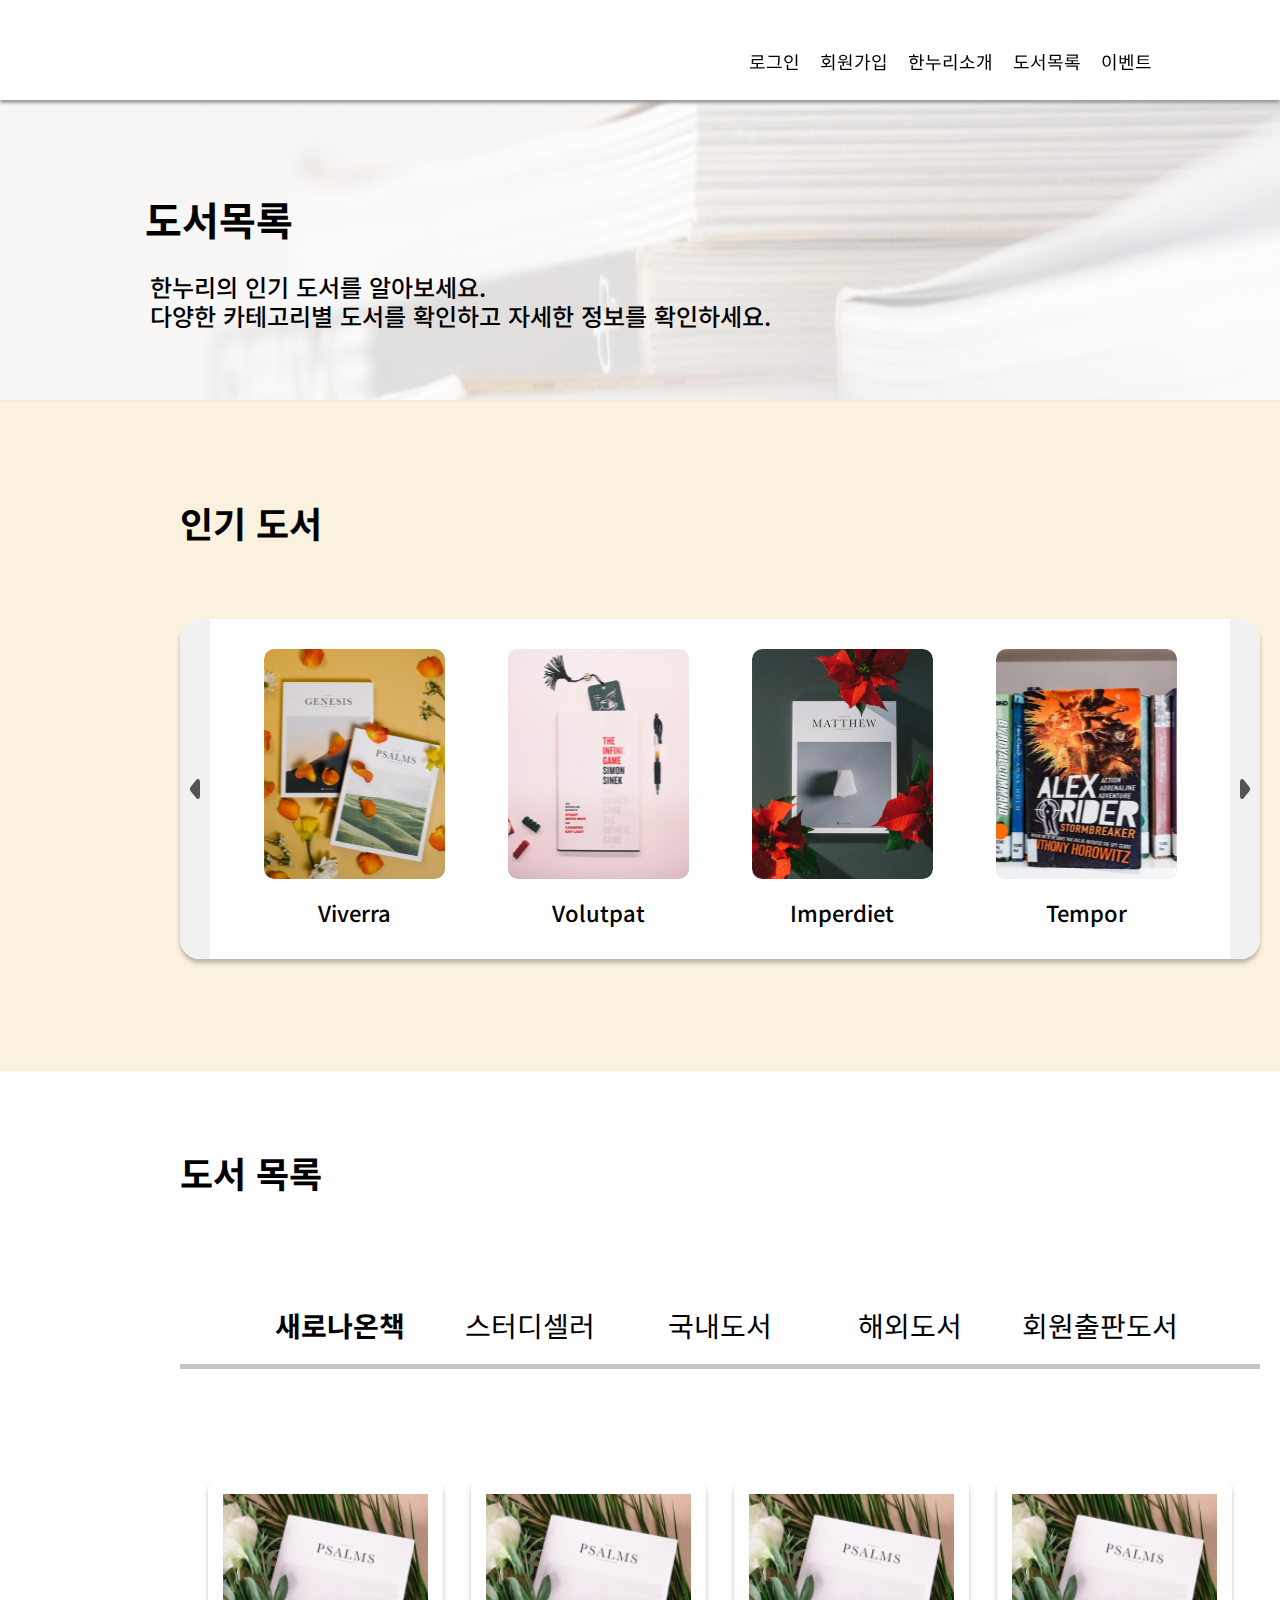
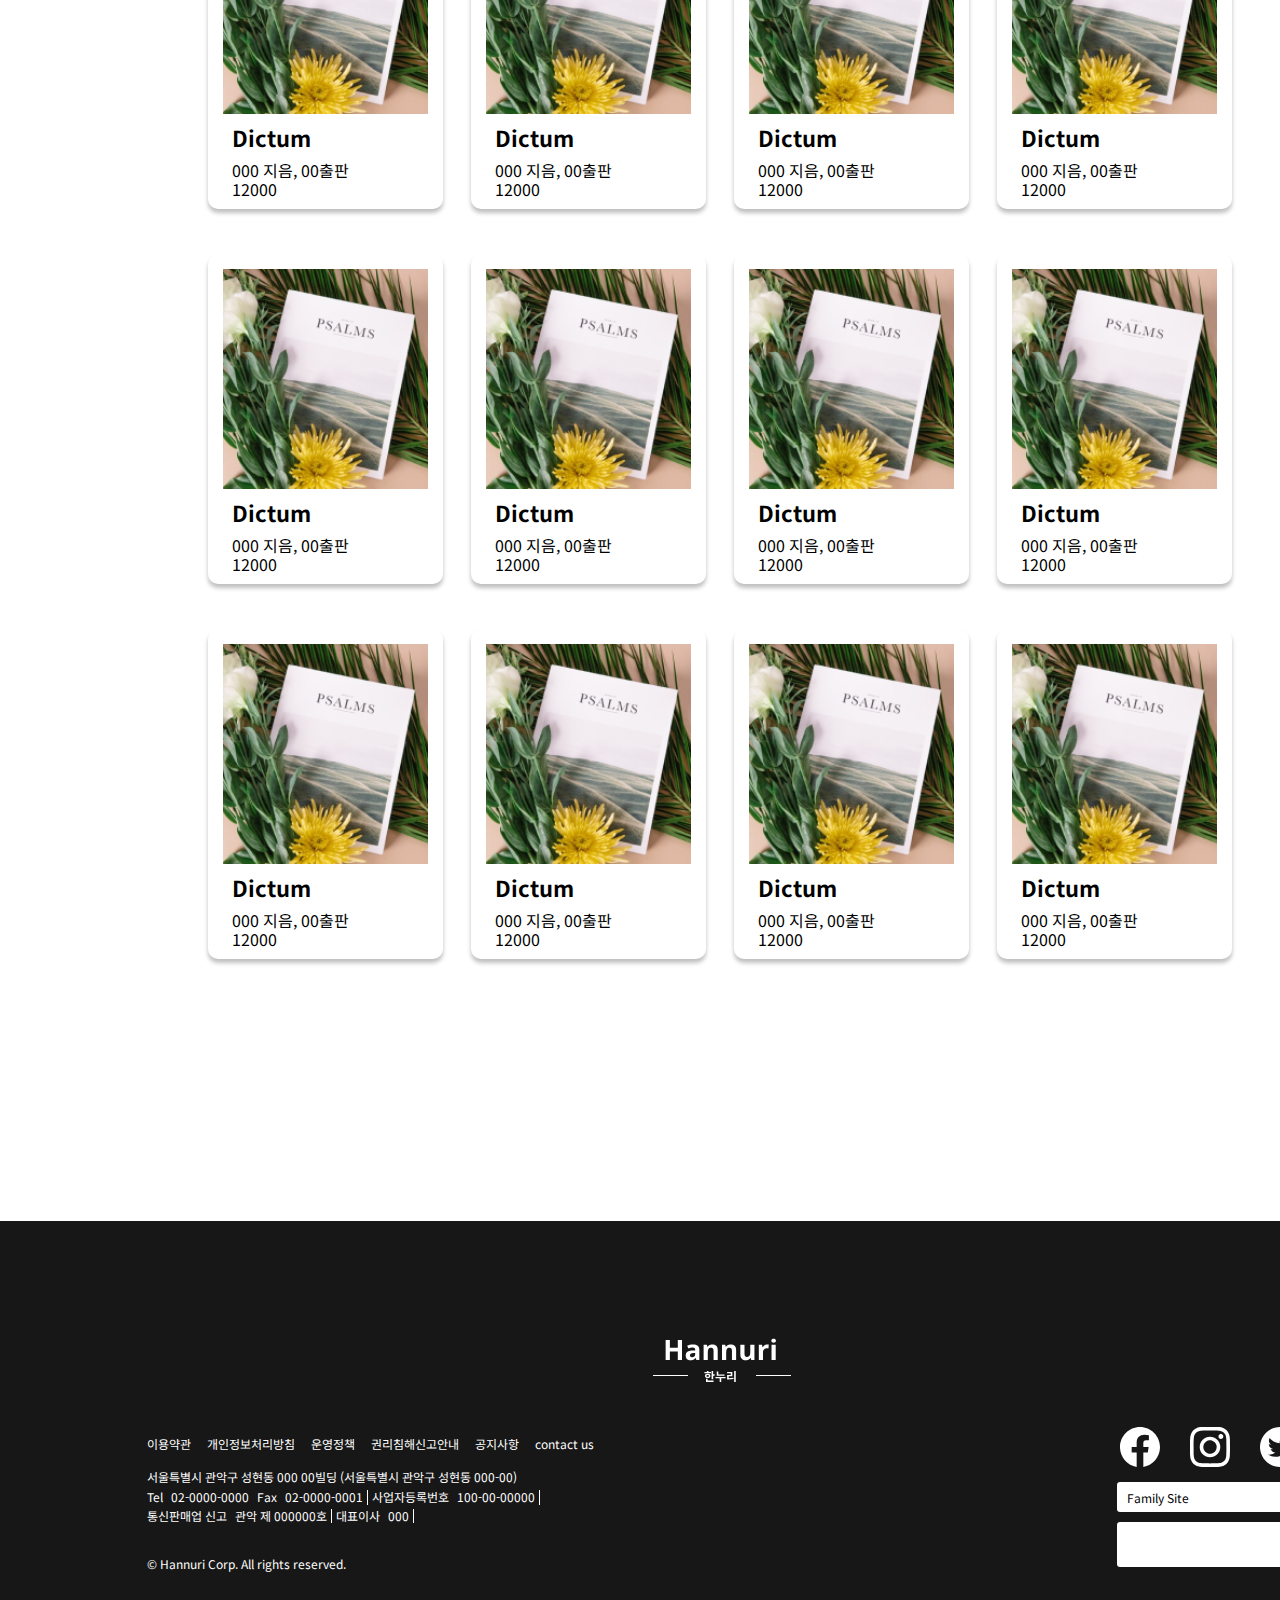
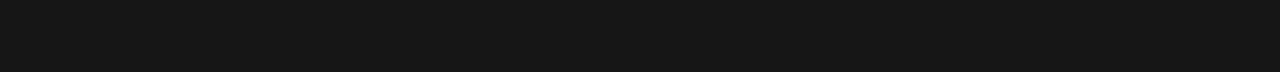
==== html/booklist.html @ f7e6f457 "한누리 : html, css - 220302" ====
<!DOCTYPE html>
<!-- booklist.html -->
<html lang="ko-KR">
<head>
    <meta charset="UTF-8">
    <meta http-equiv="X-UA-Compatible" content="IE=edge">
    <meta name="viewport" content="width=device-width, initial-scale=1.0">

    <link rel="preconnect" href="https://fonts.googleapis.com">
    <link rel="preconnect" href="https://fonts.gstatic.com" crossorigin>
    <link rel="stylesheet" href="https://fonts.googleapis.com/css2?family=Noto+Sans+KR:wght@500;700&display=swap" >

    <link rel="stylesheet" href="../css/common/reset.css">
    <link rel="stylesheet" href="../css/common/common.css">
    <link rel="stylesheet" href="../css/src/booklist.css">
    <script src="../ie/modernizr-custom.js"></script>

    <title>booklist</title>
</head>
<body>


  <!-- layout -->
  <div id="wrap">
    <header id="headBox"></header>

    <div id="bannerBox">
      <div class="bannerBox_contents_area">
        <h2>도서목록</h2>
        <p>한누리의 인기 도서를 알아보세요. <br />
        다양한 카테고리별 도서를 확인하고 자세한 정보를 확인하세요.</p>
      </div>
    </div>

    <div id="slideBox">
      <div class="slideBox_wrap">
        <h2>인기 도서</h2>
        <div class="slideBox_slide_area">
        <div class="slideBox_nextBtn"></div>  
        <div class="slideBox_prevBtn"></div>  
          <div class="slideBox_slide_inner">
            <div class="slide_card_area_01">
              <div class="card_image card_image_01_popular"></div>
              <p class="card_title">Viverra</p>
            </div>
            <div class="slide_card_area_02">
              <div class="card_image card_image_02_popular"></div>
              <p class="card_title">Volutpat</p>
            </div>
            <div class="slide_card_area_03">
              <div class="card_image card_image_03_popular"></div>
              <p class="card_title">Imperdiet</p>
            </div>
            <div class="slide_card_area_04">
              <div class="card_image card_image_04_popular"></div>
              <p class="card_title">Tempor</p>
            </div>
            <div class="slide_card_area_05">
              <div class="card_image card_image_05_popular"></div>
              <p class="card_title">massa</p>
            </div>
            <div class="slide_card_area_06">
              <div class="card_image card_image_06_popular"></div>
              <p class="card_title">fermentum</p>
            </div>
            <div class="slide_card_area_07">
              <div class="card_image card_image_07_popular"></div>
              <p class="card_title">congue</p>
            </div>
          </div>
        </div>
      </div>  
    </div>

    <div id="contentBox">
      <div class="contentBox_wrap">
        <h2>도서 목록</h2>
        <div class="nav_wrap">
          <div class="nav_area">
            <ul class="clearfix">
              <li class="on"><a href="#">새로나온책</a></li>
              <li><a href="#">스터디셀러</a></li>
              <li><a href="#">국내도서</a></li>
              <li><a href="#">해외도서</a></li>
              <li><a href="#">회원출판도서</a></li>
            </ul>
          </div>
        </div>

        <div class="menu_cards_wrap">
          <div class="menu_cards menu_cards_01">
            <ul class="clearfix">
              <li>
                <div class="card_image card_image_01_menu"></div>
                <h3 class="card_title">Dictum</h3>
                <p class="card_info">
                  000 지음, 00출판 <br />
                  12000
                </p> 
              </li>
              <li>
                <div class="card_image card_image_02_menu"></div>
                <h3 class="card_title">Dictum</h3>
                <p class="card_info">
                  000 지음, 00출판 <br />
                  12000
                </p> 
              </li>
              <li>
                <div class="card_image card_image_03_menu"></div>
                <h3 class="card_title">Dictum</h3>
                <p class="card_info">
                  000 지음, 00출판 <br />
                  12000
                </p> 
              </li>
              <li class="last_li">
                <div class="card_image card_image_04_menu"></div>
                <h3 class="card_title">Dictum</h3>
                <p class="card_info">
                  000 지음, 00출판 <br />
                  12000
                </p> 
              </li>
            </ul>
          </div>
          <div class="menu_cards menu_cards_02">
            <ul class="clearfix">
              <li>
                <div class="card_image card_image_01_menu"></div>
                <h3 class="card_title">Dictum</h3>
                <p class="card_info">
                  000 지음, 00출판 <br />
                  12000
                </p> 
              </li>
              <li>
                <div class="card_image card_image_02_menu"></div>
                <h3 class="card_title">Dictum</h3>
                <p class="card_info">
                  000 지음, 00출판 <br />
                  12000
                </p> 
              </li>
              <li>
                <div class="card_image card_image_03_menu"></div>
                <h3 class="card_title">Dictum</h3>
                <p class="card_info">
                  000 지음, 00출판 <br />
                  12000
                </p> 
              </li>
              <li class="last_li">
                <div class="card_image card_image_04_menu"></div>
                <h3 class="card_title">Dictum</h3>
                <p class="card_info">
                  000 지음, 00출판 <br />
                  12000
                </p> 
              </li>
            </ul>
          </div>
          <div class="menu_cards menu_cards_03">
            <ul class="clearfix">
              <li>
                <div class="card_image card_image_01_menu"></div>
                <h3 class="card_title">Dictum</h3>
                <p class="card_info">
                  000 지음, 00출판 <br />
                  12000
                </p> 
              </li>
              <li>
                <div class="card_image card_image_02_menu"></div>
                <h3 class="card_title">Dictum</h3>
                <p class="card_info">
                  000 지음, 00출판 <br />
                  12000
                </p> 
              </li>
              <li>
                <div class="card_image card_image_03_menu"></div>
                <h3 class="card_title">Dictum</h3>
                <p class="card_info">
                  000 지음, 00출판 <br />
                  12000
                </p> 
              </li>
              <li class="last_li">
                <div class="card_image card_image_04_menu"></div>
                <h3 class="card_title">Dictum</h3>
                <p class="card_info">
                  000 지음, 00출판 <br />
                  12000
                </p> 
              </li>
            </ul>
          </div>
        </div>

        <div class="menu_indicator_wrap">
          <ul>
            <li><span class="blind">indicator_01</span></li>
            <li><span class="blind">indicator_02</span></li>
            <li><span class="blind">indicator_03</span></li>
          </ul>
        </div>
      </div>  
    </div>

    <footer id="footBox"></footer>
  </div>

  
  <!-- javascript -->
  <script src="../js/common/jquery-3.6.0.min.js"></script>
  <script src="../js/common/jquery-ui.min.js"></script>
  <script src="../js/src/common_import.js"></script>

</body>
</html>
---- css/common/common.css ----
/*? common.css */
:root { font-size: 16px; }

.clearfix:after,
.clearfix::after { content: ""; display: block; width: 100%; height: 0; clear: both; }
/* 자식 요소가 float 처리되었을 때, 부모 요소가 높이를 갖지 못할 경우 높이를 갖도록 처리 */


.none { display: none; }


/** blind */
.blind_area a {
  display: block; width: 100%; height: 100%;
  background-repeat: no-repeat;
  background-position: 50% 50%;
}

.blind_area a > span,
.blind_area button > span,
.blind {
  display: block; position: absolute; z-index: -1;
  width: 0; height: 0;
  overflow: hidden;
}


/** layout */
---- css/src/booklist.css ----
/* booklist.css */


#wrap {
  width: 100%; min-width: 90rem; overflow: auto;
}  

/*? headBox ---------------------------- */
#headBox { 
  position: fixed; top: 0;
  width: 100%;
  min-width: 64rem; height: 6.25rem; 
  background-color: #fff;
  box-shadow: 0 0.2rem 0.2rem #999;
  z-index: 2000;
}

.headBox_wrap {
  width: 85%; 
  height: 6.25rem;
  max-width: 93.75rem;
  margin: auto;
}

.headbox_logo {
  float: left;
  width: 121px; height: 85px;
  margin-left: 40px; margin-top: 5px;
  background-image: url("../../img/main_page/03_laptop/01_headbox/Hannuri_logo.png");
  background-image: url("../../img/main_page/03_laptop/01_headbox/Hannuri_logo.svg");
  background-size: contain;
  background-repeat: no-repeat;
  background-position: 50% 50%;
}

  .headbox_logo a {
    display: block;
    width: 121px; height: 85px;
  }


/* 네비게이션 영역 */
.navBox { 
  float: right; 
  margin-top: 2.1875rem; margin-right: 0.75rem;
  width: auto; height: 1.125rem; 
}
.nav_contents li {
  float: left;
  padding-top: 1rem; padding-bottom: 1rem;
  margin-right: 1.25rem; font-size: 1.125rem; 
}



/*? bannerBox ---------------------------- */
#bannerBox {
  width: auto; height: 18.75rem;
  padding-top: 6.25rem;
  background-image: url("../../img/booklist_page/banner.png");
  background-image: url("../../img/booklist_page/banner.svg");
  background-size: cover;
  background-repeat: no-repeat;
  background-position: 50% 50%;
}

.bannerBox_contents_area {
  padding-top: 5.9375rem;
  width: 90rem; height: 100%;
  margin: auto;
  box-sizing: border-box;
}

#bannerBox h2 { 
  margin-left: 9.0625rem; margin-bottom: 1.875rem; 
  font-size: 2.5rem; font-weight: 700;
}
#bannerBox p { 
  margin-left: 9.375rem; 
  font-size: 1.5rem; font-weight: 500; 
}



/*? slideBox ---------------------------- */
#slideBox {
  width: auto; height: 670px;
  background-color: rgba(245, 230, 190, 0.5);
  border-top: 1px solid rgba(245, 230, 190, 0.5); /** h2의 margin-top이 contentBox까지 끌어내리는 현상을 방지하기 위해 테두리 설정 */
}

.slideBox_wrap {
  padding-top: 6.25rem;
  width: 90rem; height: 100%;
  margin: auto;
  box-sizing: border-box;
}

.slideBox_wrap h2 {
  font-size: 2.25rem; font-weight: 700;
  margin-left: 11.25rem; margin-bottom: 4.6875rem;
}


/* 슬라이드 내용 */
/** 슬라이드 내부 박스 */
.slideBox_slide_area {
  position: relative;
  margin-left: 11.25rem; margin-right: 11.25rem; margin-top: 4.6875rem;
  padding-left: 30px; padding-right: 30px;
  box-sizing: border-box;
  width: 67.5rem; height: 21.25rem;
  background-color: #fff;
  border-radius: 1.25rem;
  box-shadow: 0rem 0.25rem 0.25rem rgba(0, 0, 0, 0.25);
  overflow: hidden;
}

.slideBox_slide_inner {
  width: 135rem; height: 100%; background-color: #fff;
  border-radius: 1.875rem;
}

/** 슬라이드 카드 */
.slideBox_slide_inner > div {
  float: left;
  margin-top: 1.25rem;
  margin-left: 2.75rem; 
  width: 12.5rem; height: 18.75rem; 
}

.slideBox_slide_inner > div > .card_image {
  margin-top: 0.625rem; margin-left: 0.625rem; margin-right: 0.625rem;
  width: 11.3125rem; height: 14.375rem; border-radius: 0.625rem;
  background-color: #ccc;
}
.slideBox_slide_inner > div > .card_title {
  margin-top: 1.25rem;
  font-size: 1.375rem; font-weight: 500;
  text-transform: capitalize;
  text-align: center;
}


/** 슬라이드 카드 : 이미지 */
.card_image_01_popular {
  background-image: url("../../img/booklist_page/popular_book_01.png");
  background-image: url("../../img/booklist_page/popular_book_01.svg");
  background-repeat: no-repeat;
  background-size: cover;
  background-position: 50% 50%;
}
.card_image_02_popular {
  background-image: url("../../img/booklist_page/popular_book_02.png");
  background-image: url("../../img/booklist_page/popular_book_02.svg");
  background-repeat: no-repeat;
  background-size: cover;
  background-position: 50% 50%;
}
.card_image_03_popular {
  background-image: url("../../img/booklist_page/popular_book_03.png");
  background-image: url("../../img/booklist_page/popular_book_03.svg");
  background-repeat: no-repeat;
  background-size: cover;
  background-position: 50% 50%;
}
.card_image_04_popular {
  background-image: url("../../img/booklist_page/popular_book_04.png");
  background-image: url("../../img/booklist_page/popular_book_04.svg");
  background-repeat: no-repeat;
  background-size: cover;
  background-position: 50% 50%;
}
.card_image_05_popular {
  background-image: url("../../img/booklist_page/popular_book_05.png");
  background-image: url("../../img/booklist_page/popular_book_05.svg");
  background-repeat: no-repeat;
  background-size: cover;
  background-position: 50% 50%;
}
.card_image_06_popular {
  background-image: url("../../img/booklist_page/popular_book_06.png");
  background-image: url("../../img/booklist_page/popular_book_06.svg");
  background-repeat: no-repeat;
  background-size: cover;
  background-position: 50% 50%;
}
.card_image_07_popular {
  background-image: url("../../img/booklist_page/popular_book_07.png");
  background-image: url("../../img/booklist_page/popular_book_07.svg");
  background-repeat: no-repeat;
  background-size: cover;
  background-position: 50% 50%;
}





/** 슬라이드 버튼 */
.slideBox_nextBtn {
  position: absolute; right: 0;
  width: 1.875rem; height: 21.25rem;
  background-image: url("../../img/booklist_page/slideBox_nextbtn.png");
  background-image: url("../../img/booklist_page/slideBox_nextbtn.svg");
  background-size: contain;
  background-repeat: no-repeat;
  background-position: 50% 50%;
  cursor: pointer;
}

.slideBox_nextBtn:hover {
  background-image: url("../../img/booklist_page/slideBox_nextbtn_hover.png");
  background-image: url("../../img/booklist_page/slideBox_nextbtn_hover.svg")
  background-size: contain;
  background-repeat: no-repeat;
  background-position: 50% 50%;
}

.slideBox_prevBtn {
  position: absolute; left: 0;
  width: 1.875rem; height: 21.25rem;
  background-image: url("../../img/booklist_page/slideBox_prevbtn.png");
  background-image: url("../../img/booklist_page/slideBox_prevbtn.svg");
  background-size: contain;
  background-repeat: no-repeat;
  background-position: 50% 50%;
  cursor: pointer;
}

.slideBox_prevBtn:hover {
  background-image: url("../../img/booklist_page/slideBox_prevbtn_hover.png");
  background-image: url("../../img/booklist_page/slideBox_prevbtn_hover.svg");
  background-size: contain;
  background-repeat: no-repeat;
  background-position: 50% 50%;
}


/*? contentBox ---------------------------- */
#contentBox {
  width: auto; height: 109.375rem;
  background-color: #fff;
  padding-top: 5rem; box-sizing: border-box;
}

.contentBox_wrap {
  width: 90rem; height: 100%;
  margin: auto;
}

#contentBox h2 {
  margin-left: 11.25rem; margin-bottom: 7.1875rem;
  font-size: 2.25rem; font-weight: 700;
}


/* 내비게이션 */
.nav_wrap { width: 1080px; height: 60px; margin: auto; }
.nav_area { border-bottom: 5px solid #c4c4c4; }
.nav_area ul { width: 920px; margin: auto; }
.nav_area li, .nav_area li > a {
  float: left;
  width: 160px; height: 40px; margin-bottom: 15px;
  margin-right: 30px;
  font-size: 28px; text-align: center;
}
.nav_area li:last-child { margin-right: 0;}
.nav_area li.on > a { font-weight: 700; }


/* 카드 영역 */
/** 카드 영역 레이아웃 */
.menu_cards_wrap {
  width: 64rem; height: auto;
  margin: auto; 
}

.menu_cards { 
  width: 64rem; height: 20.625rem;
  margin-bottom: 2.8125rem;
}
.menu_cards_01 { margin-top: 6.875rem; }
.menu_cards_03 { margin-bottom: 4.375rem; }


/** 개별 카드 */
.menu_cards_wrap li {
  float: left;
  width: 14.6875rem; height: 20.625rem; margin-right: 1.75rem;
  border-radius: 0.625rem;
  box-shadow: 0rem 0.25rem 0.25rem rgba(0, 0, 0, 0.25);
}

.menu_cards_wrap .last_li { margin-right: 0; }

.menu_cards_wrap .card_image {
  margin-top: 15px; margin-bottom: 10px;
  margin-left: 15px; margin-right: 15px;
  width: 205px; height: 220px; 
  background-image: url("../../img/booklist_page/sample_book_image.png");
  background-image: url("../../img/booklist_page/sample_book_image.svg");
  background-size: cover;
  background-repeat: no-repeat;
  background-position: 50% 50%;
}

.menu_cards_wrap .card_title {
  margin-left: 24px; margin-bottom: 10px;
  font-size: 22px; font-weight: 700;
}
.menu_cards_wrap .card_info {
  margin-left: 24px; font-size: 16px;
}



/* 인디케이터 */



/*? footBox ---------------------------- */
#footBox {
  position: relative;
  width: 100%;
  min-width: 20rem; height: 28.125rem;
  background-color: #171717;
  border-top: 1px solid #171717;
}

.footBox_wrap {
  position: relative;
  width: 85%; height: 28.125rem;
  max-width: 93.75rem;
  margin: auto; padding-top: 5.3125rem;
  box-sizing: border-box;
}

.footBox_logo {
  width: 9.6875rem; height: 5.3125rem; 
  margin: auto; 
  /* margin-top: 5.3125rem;  */
  margin-bottom: 2.1875rem;
  background-image: url("../../img/main_page/01_smartphone/06_footbox/hannuri_logo_footbox.png");
  background-image: url("../../img/main_page/01_smartphone/06_footbox/hannuri_logo_footbox.svg");
  background-size: contain;
  background-repeat: no-repeat;
  background-position: 50% 50%;
}


/** info 박스 --------------------- */
.footBox_info {
  position: absolute; top: 13.4375rem; left: 2.1875rem;
  width: 33.75rem; height: 8.75rem;
}

  .footBox_info_nav { height: 1.875rem; }
  .footBox_info_nav li {
    float: left; 
    font-size: 0.75rem; color: #fff;
    margin-right: 1rem;
  }
  .footBox_info_nav li:first-child { margin-left: 0.25rem; }

  .footBox_info_detail { width: 25rem; height: 3.125rem; }
  .footBox_info_detail address {
    font-size: 0.75rem; color: #fff;
    padding-left: 0.25rem; padding-right: 0.25rem;
    margin-bottom: 0.25rem;
  }
  .footBox_info_detail dt,
  .footBox_info_detail dd { 
    float: left; 
    font-size: 0.75rem; color: #fff;
    padding-left: 0.25rem; padding-right: 0.25rem;
    margin-bottom: 0.25rem;
    text-transform: capitalize;
  }

  .footBox_info_detail dd { border-right: 0.0625rem solid #fff; }
  .footBox_info_detail dd:first-of-type { border-right: 0 }


/** 사이드박스 ---------------------- */
.footBox_side {  
  float: right; margin-right: 1.875rem;
}

/* SNS */
.footBox_sns_wrap {
  width: 11.25rem; height: auto; 
  margin: auto; margin-bottom: 0.9375rem;
}

  .footBox_sns_wrap li,
  .footBox_sns_wrap li a {
    display: block; float: left;
    width: 2.5rem; height: 2.5rem; margin-right: 1.875rem;
    /* background-color: #ccc;  */
  }

  .footBox_sns_wrap li:nth-child(1) {
    background-image: url("../../img/main_page/01_smartphone/06_footbox/facebook.png");
    background-image: url("../../img/main_page/01_smartphone/06_footbox/facebook.svg");
    background-size: contain;
    background-repeat: no-repeat;
    background-position: 50% 50%;
  }
  .footBox_sns_wrap li:nth-child(2) {
    background-image: url("../../img/main_page/01_smartphone/06_footbox/instagram.png");
    background-image: url("../../img/main_page/01_smartphone/06_footbox/instagram.svg");
    background-size: contain;
    background-repeat: no-repeat;
    background-position: 50% 50%;
  }
  .footBox_sns_wrap li:last-child { 
    background-image: url("../../img/main_page/01_smartphone/06_footbox/twitter.png");
    background-image: url("../../img/main_page/01_smartphone/06_footbox/twitter.svg");
    background-size: contain;
    background-repeat: no-repeat;
    background-position: 50% 50%;
    margin-right: 0; 
  }


/* 패밀리사이트 & bottom box */
.footBox_family_site {
  margin: auto; margin-bottom: 0.625rem;
  width: 11.5625rem; height: 1.875rem;
  border-radius: 0.1875rem;
  background-color: #fff;
}
  .footBox_family_site p {
    font-size: 0.75rem; padding-top: 0.5625rem;
    margin-left: 0.625rem;
    text-transform: capitalize;
  }
.footBox_bottom_smallbox {
  margin: auto; 
  width: 11.5625rem; height: 2.8125rem;
  border-radius: 0.1875rem;
  background-color: #fff;
  margin-bottom: 3.75rem;
}


/* rights */
.footBox_rights { 
  position: absolute; top: 20.9375rem; left: 2.4375rem;
  width: 12.6875rem; height: 0.75rem;  }
.footBox_rights p {
  font-size: 0.75rem; color: #fff;
}
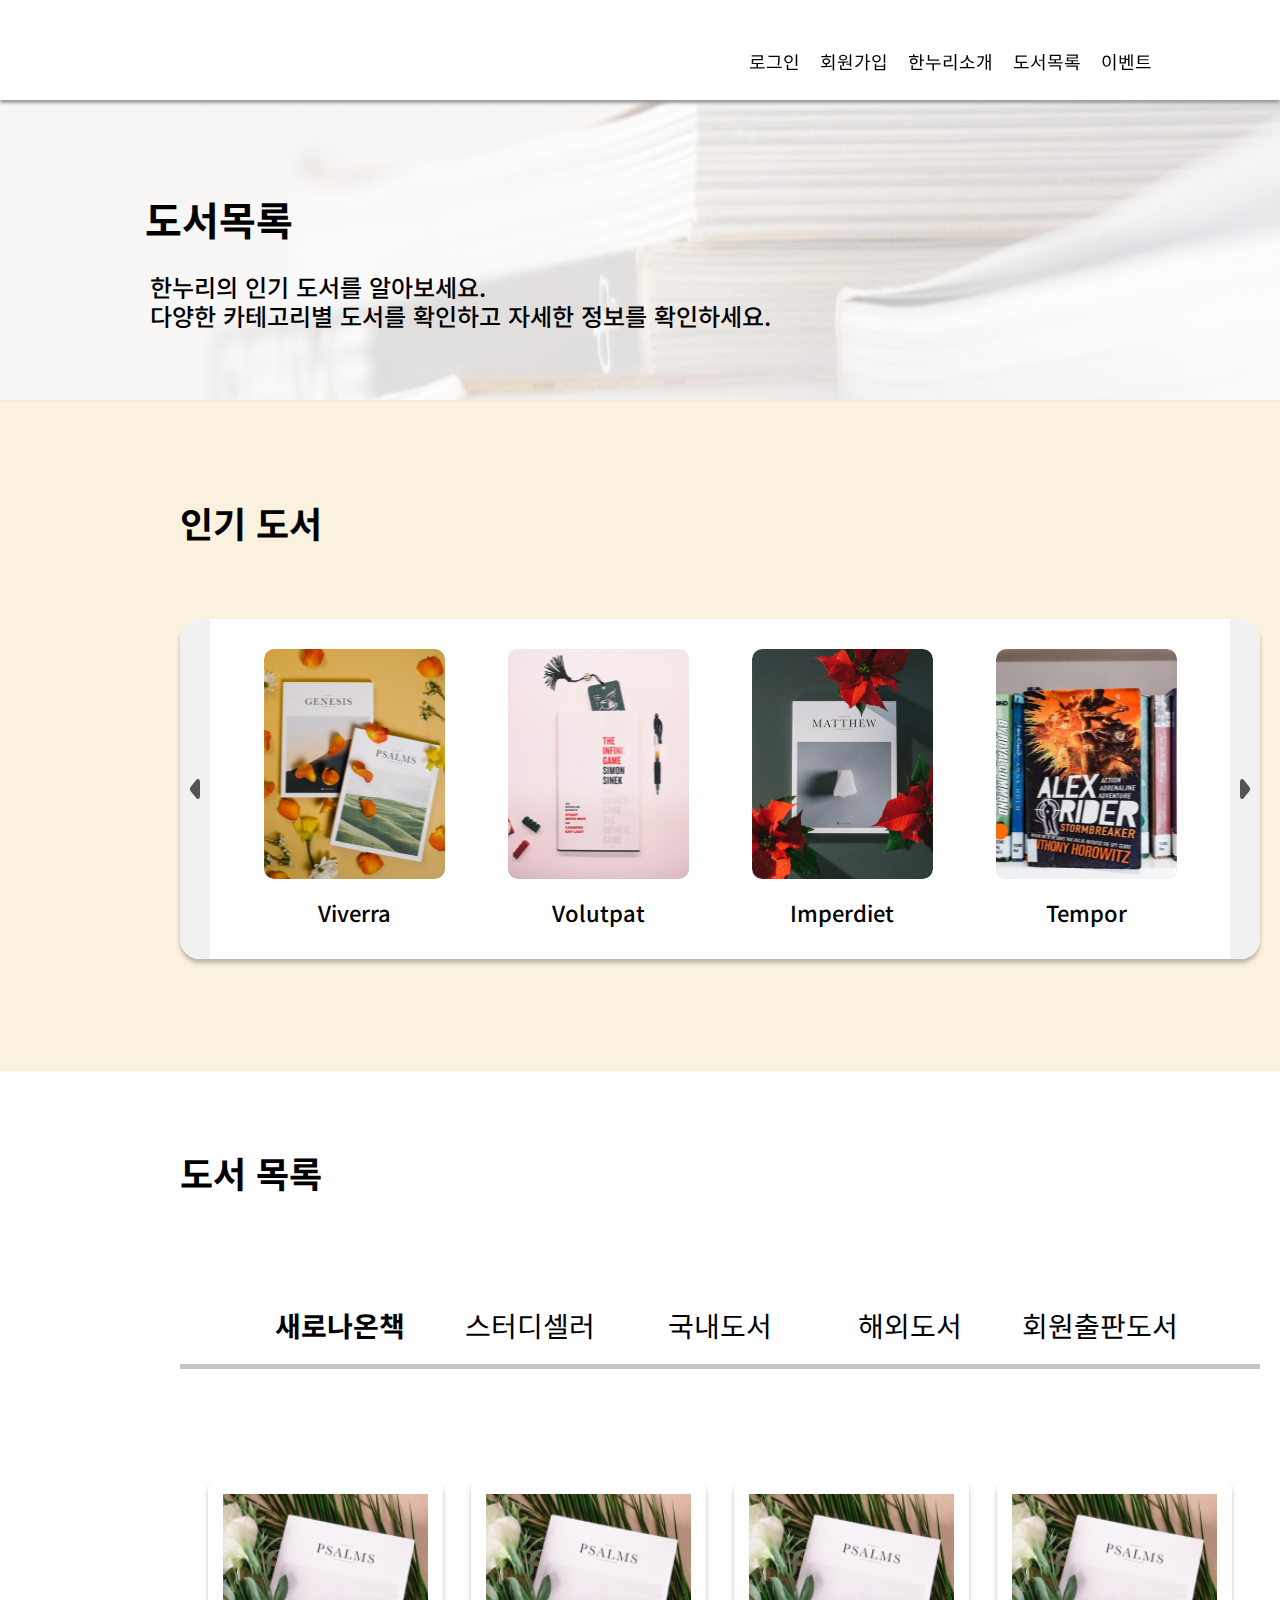
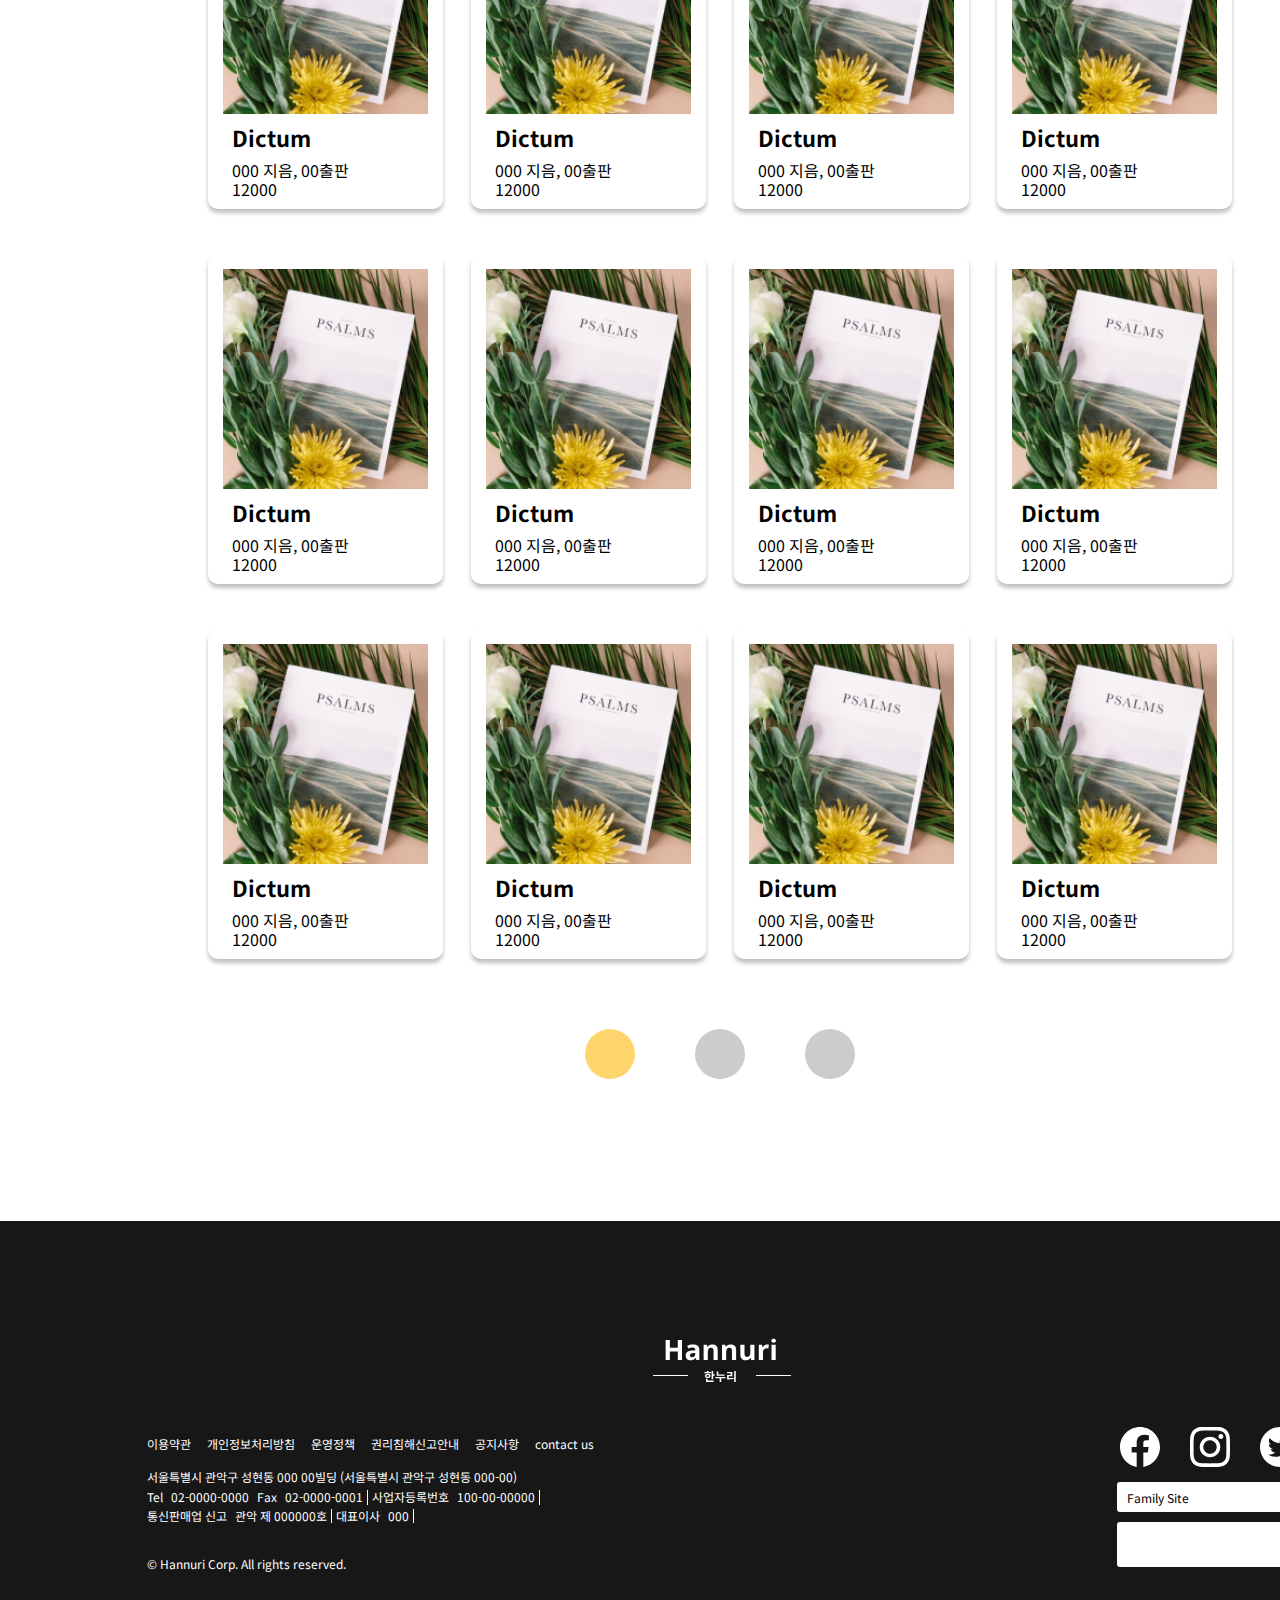
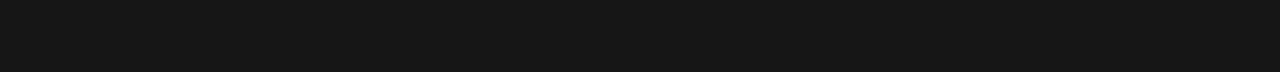
==== commit 6d5e2cae: "한누리 - html, css 작업 - 220302_2" ====
--- a/html/booklist.html
+++ b/html/booklist.html
@@ -199,10 +199,19 @@
         </div>
 
         <div class="menu_indicator_wrap">
-          <ul>
-            <li><span class="blind">indicator_01</span></li>
-            <li><span class="blind">indicator_02</span></li>
-            <li><span class="blind">indicator_03</span></li>
+          <ul class="clearfix">
+            <li class="on">
+              <span class="blind">indicator_01</span>
+              <a href="#"></a>
+            </li>
+            <li>
+              <span class="blind">indicator_02</span>
+              <a href="#"></a>
+            </li>
+            <li>
+              <span class="blind">indicator_03</span>
+              <a href="#"></a>
+            </li>
           </ul>
         </div>
       </div>  
--- a/css/src/booklist.css
+++ b/css/src/booklist.css
@@ -316,6 +316,27 @@
 
 
 /* 인디케이터 */
+.menu_indicator_wrap {
+  width: 270px; height: 50px;
+  margin: auto;
+}
+
+.menu_indicator_wrap li,
+.menu_indicator_wrap li > a  {
+  float: left;
+  width: 50px; height: 50px; border-radius: 100%;
+  margin-right: 60px;
+}
+
+.menu_indicator_wrap li > a { background-color: #ccc; }
+
+.menu_indicator_wrap li.on > a {
+  background-color: rgba(254, 213, 109, 1);
+
+}
+
+.menu_indicator_wrap li:last-child { margin-right: 0; }
+
 
 
 
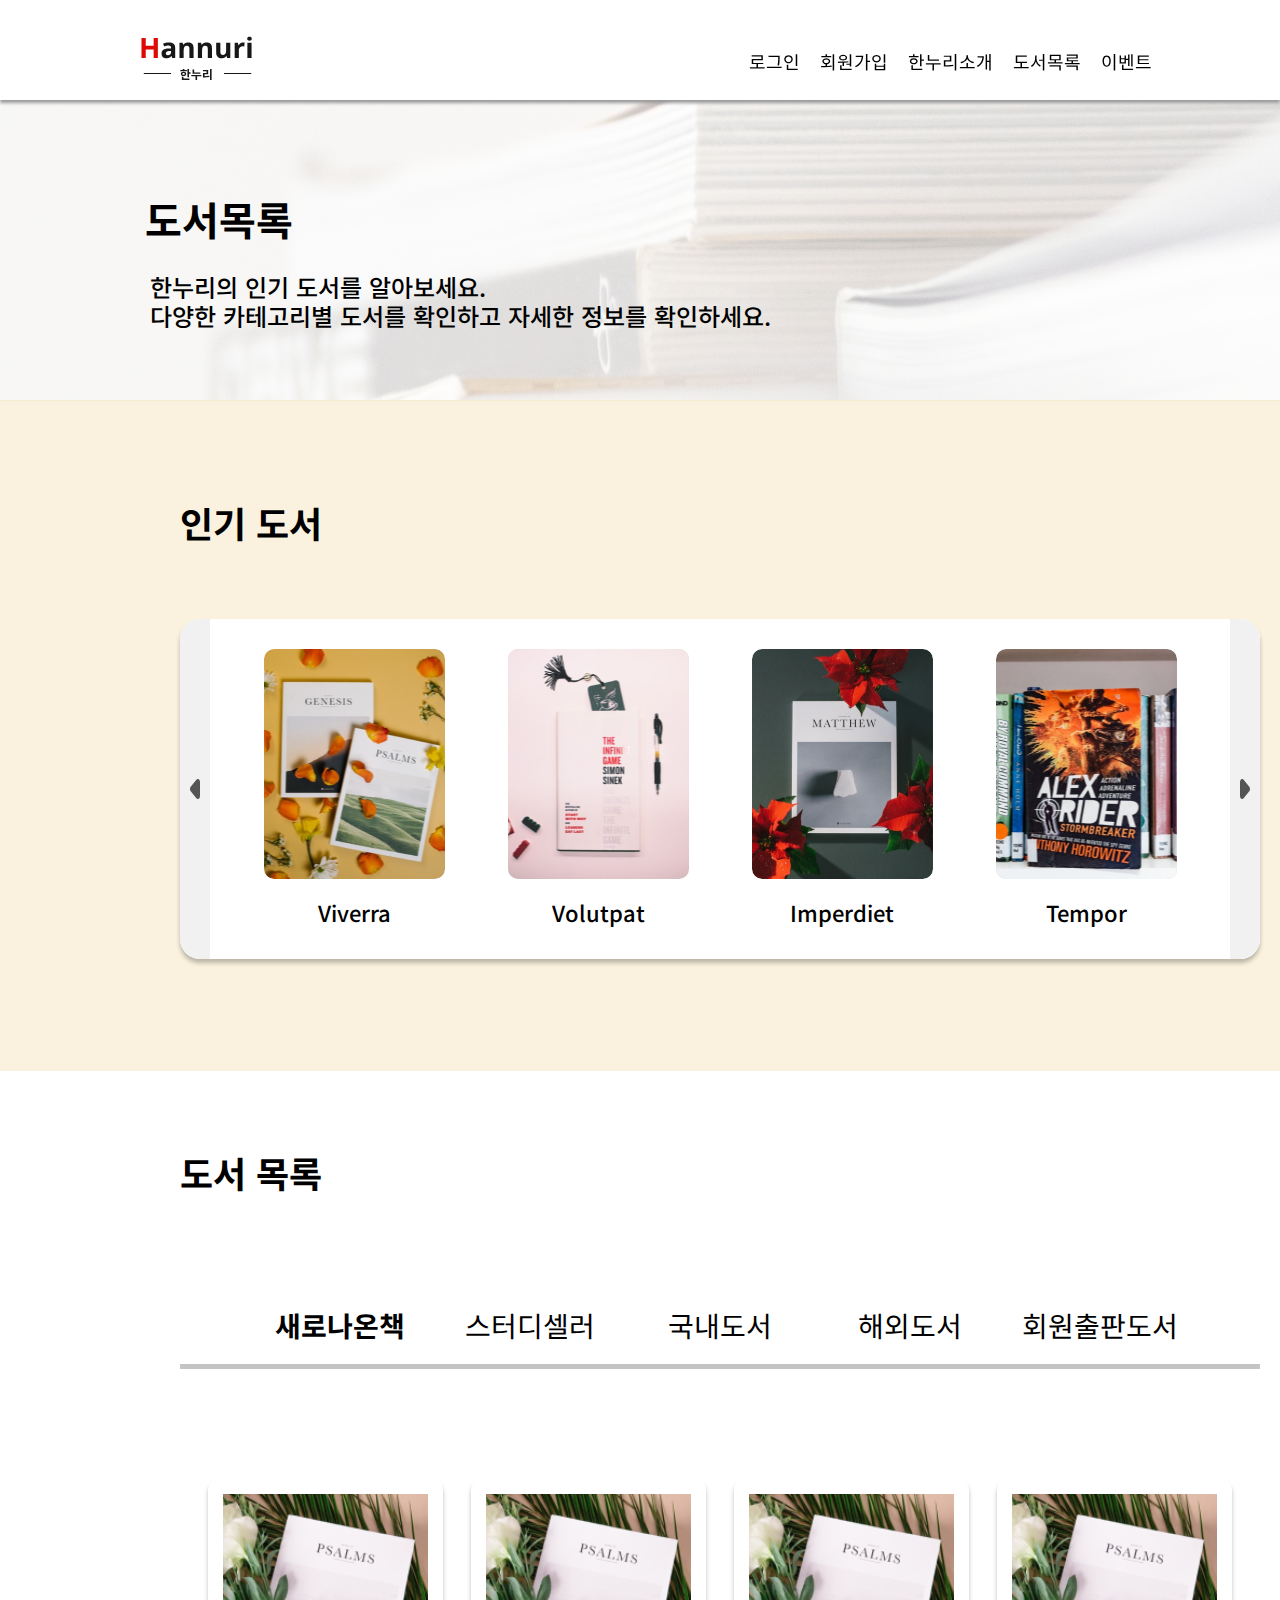
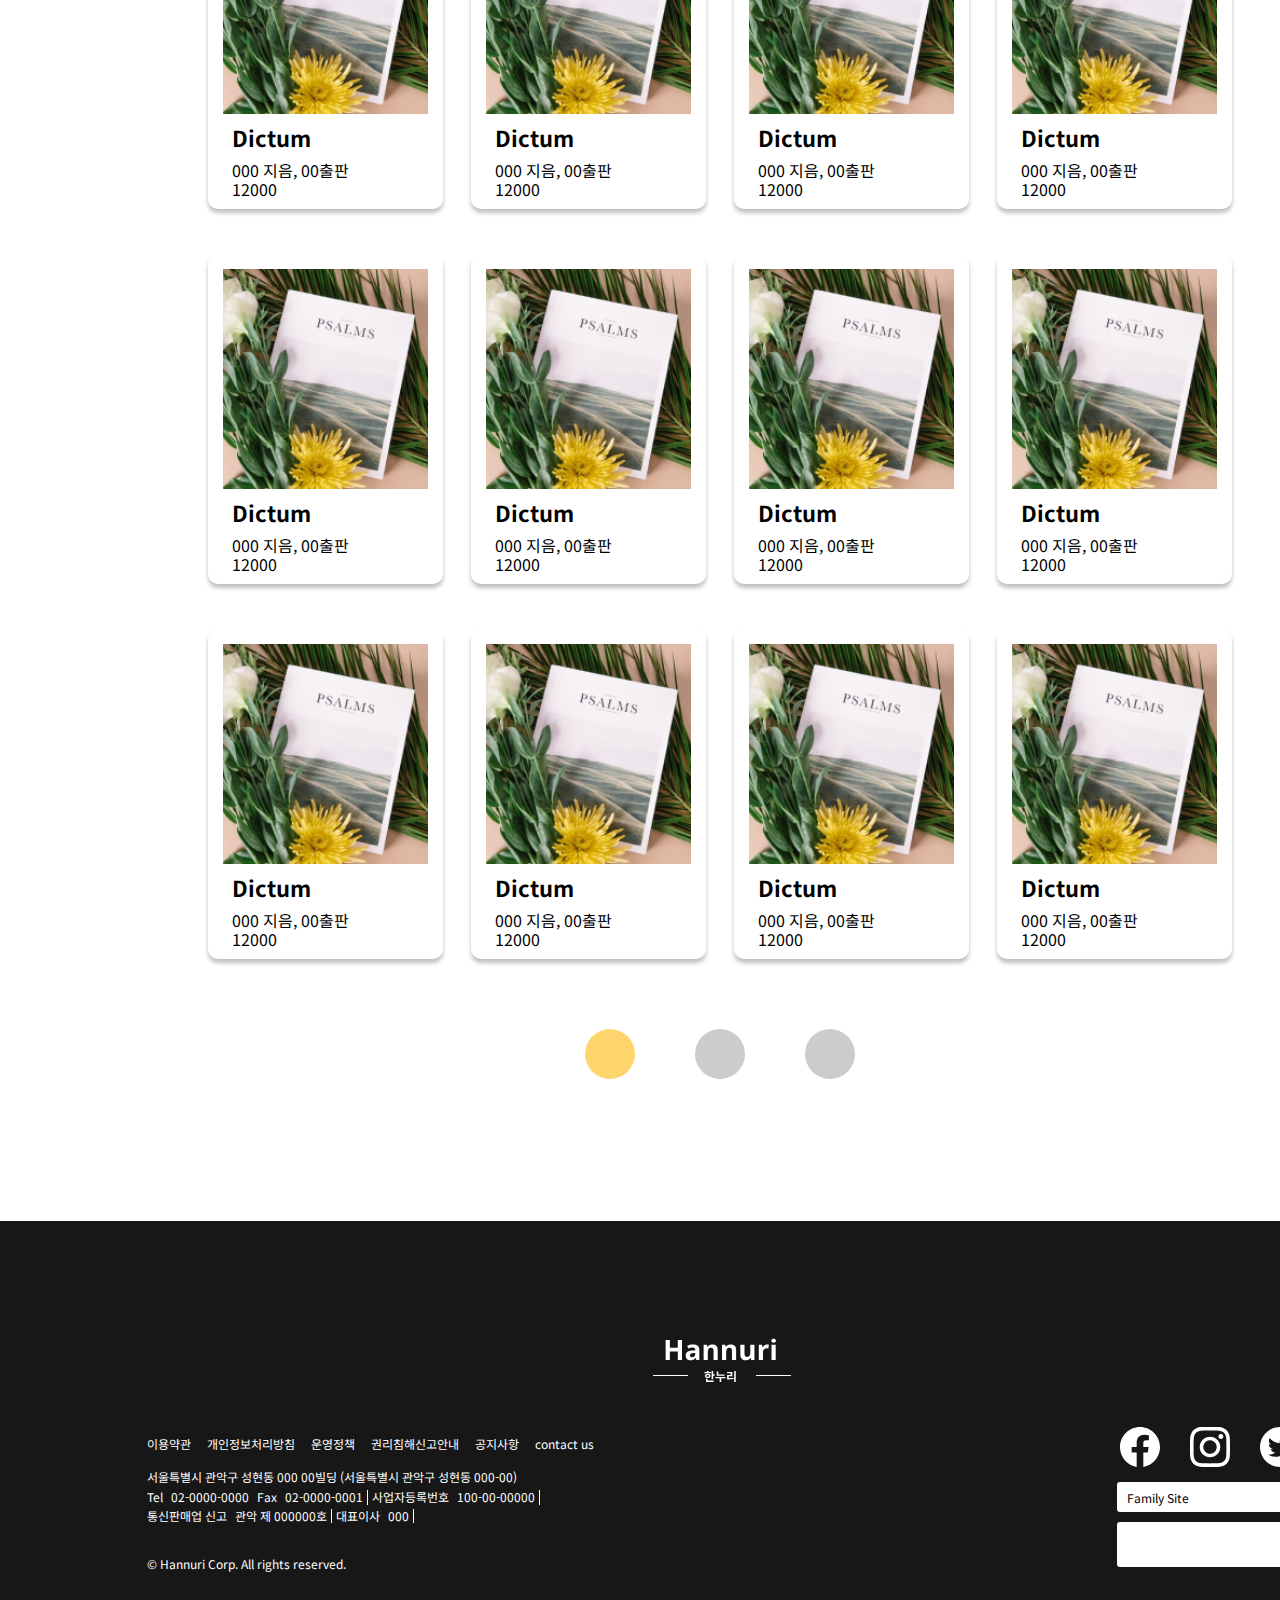
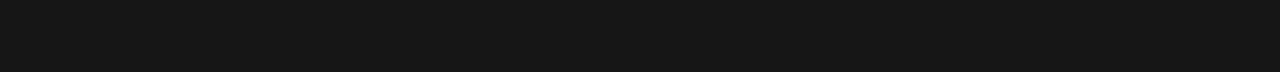
==== commit fe9c53ff: "readme 수정 등" ====
--- a/html/booklist.html
+++ b/html/booklist.html
@@ -225,6 +225,7 @@
   <script src="../js/common/jquery-3.6.0.min.js"></script>
   <script src="../js/common/jquery-ui.min.js"></script>
   <script src="../js/src/common_import.js"></script>
+  <script src="../js/sub_page/booklist/desktop/booklist.js"></script>
 
 </body>
 </html>--- a/css/src/booklist.css
+++ b/css/src/booklist.css
@@ -26,8 +26,8 @@
   float: left;
   width: 121px; height: 85px;
   margin-left: 40px; margin-top: 5px;
-  background-image: url("../../img/main_page/03_laptop/01_headbox/Hannuri_logo.png");
-  background-image: url("../../img/main_page/03_laptop/01_headbox/Hannuri_logo.svg");
+  background-image: url("../../img/main_page/03_laptop/01_headbox/hannuri_logo.png");
+  background-image: url("../../img/main_page/03_laptop/01_headbox/hannuri_logo.svg");
   background-size: contain;
   background-repeat: no-repeat;
   background-position: 50% 50%;
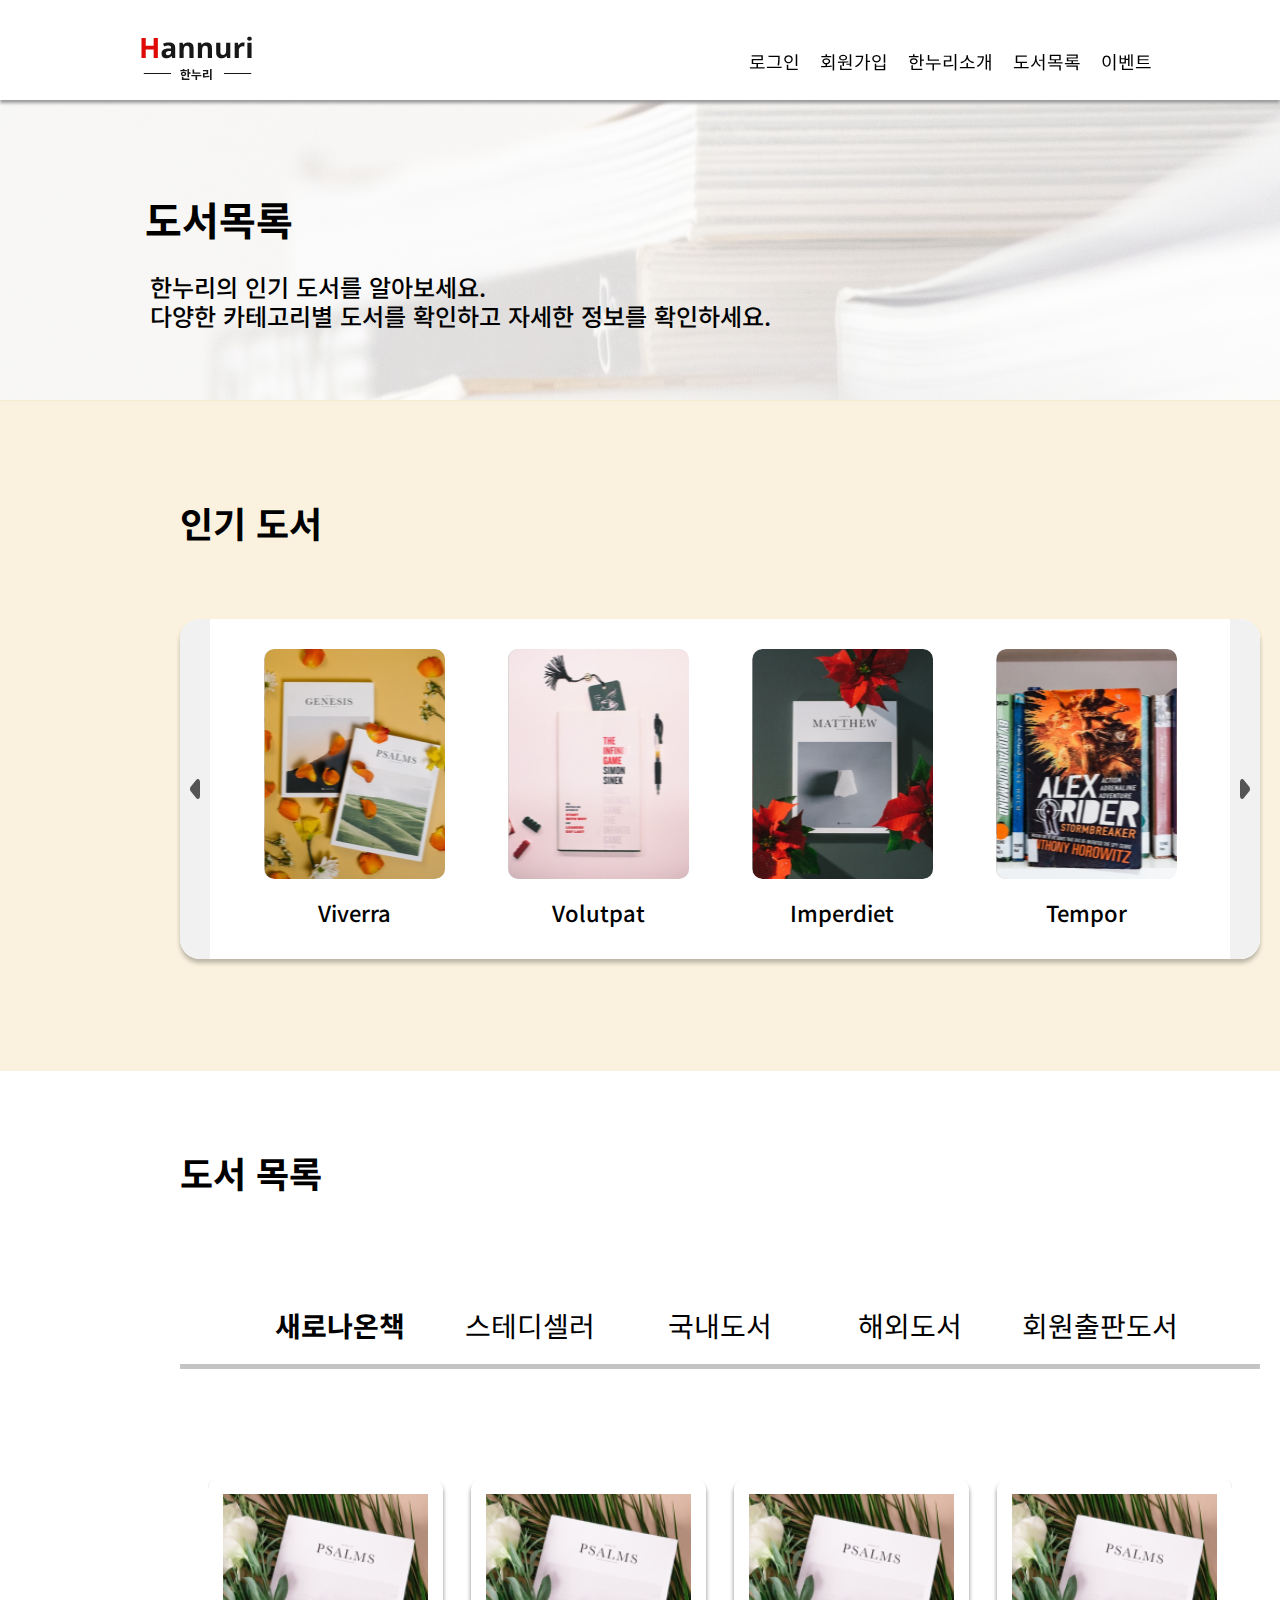
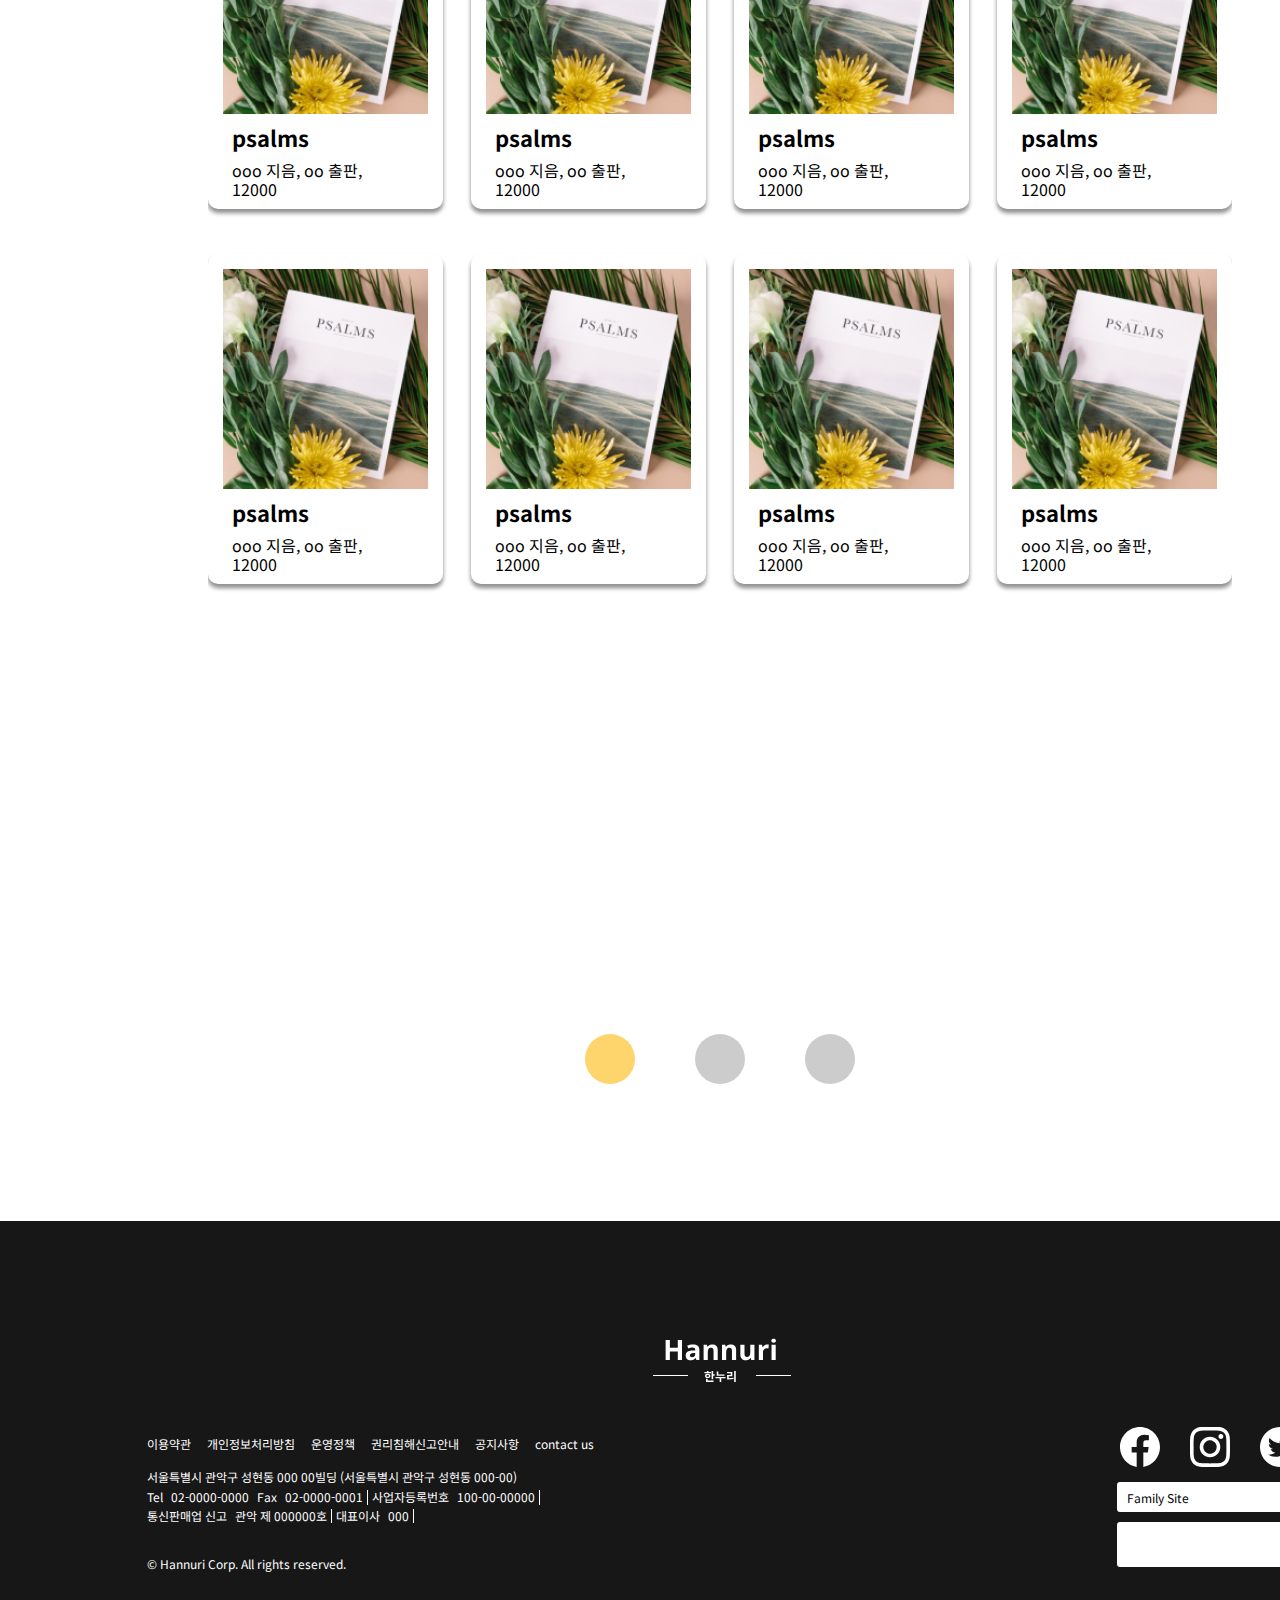
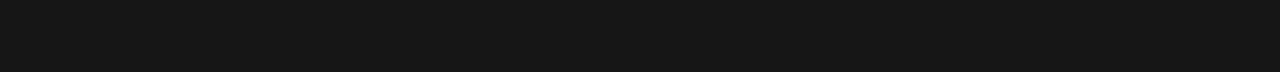
==== commit ca303d12: "한누리 : js, jquery_도서목록" ====
--- a/html/booklist.html
+++ b/html/booklist.html
@@ -39,34 +39,7 @@
         <div class="slideBox_nextBtn"></div>  
         <div class="slideBox_prevBtn"></div>  
           <div class="slideBox_slide_inner">
-            <div class="slide_card_area_01">
-              <div class="card_image card_image_01_popular"></div>
-              <p class="card_title">Viverra</p>
-            </div>
-            <div class="slide_card_area_02">
-              <div class="card_image card_image_02_popular"></div>
-              <p class="card_title">Volutpat</p>
-            </div>
-            <div class="slide_card_area_03">
-              <div class="card_image card_image_03_popular"></div>
-              <p class="card_title">Imperdiet</p>
-            </div>
-            <div class="slide_card_area_04">
-              <div class="card_image card_image_04_popular"></div>
-              <p class="card_title">Tempor</p>
-            </div>
-            <div class="slide_card_area_05">
-              <div class="card_image card_image_05_popular"></div>
-              <p class="card_title">massa</p>
-            </div>
-            <div class="slide_card_area_06">
-              <div class="card_image card_image_06_popular"></div>
-              <p class="card_title">fermentum</p>
-            </div>
-            <div class="slide_card_area_07">
-              <div class="card_image card_image_07_popular"></div>
-              <p class="card_title">congue</p>
-            </div>
+            <!-- js로 생성되는 영역 -->
           </div>
         </div>
       </div>  
@@ -79,7 +52,7 @@
           <div class="nav_area">
             <ul class="clearfix">
               <li class="on"><a href="#">새로나온책</a></li>
-              <li><a href="#">스터디셀러</a></li>
+              <li><a href="#">스테디셀러</a></li>
               <li><a href="#">국내도서</a></li>
               <li><a href="#">해외도서</a></li>
               <li><a href="#">회원출판도서</a></li>
@@ -88,114 +61,9 @@
         </div>
 
         <div class="menu_cards_wrap">
-          <div class="menu_cards menu_cards_01">
-            <ul class="clearfix">
-              <li>
-                <div class="card_image card_image_01_menu"></div>
-                <h3 class="card_title">Dictum</h3>
-                <p class="card_info">
-                  000 지음, 00출판 <br />
-                  12000
-                </p> 
-              </li>
-              <li>
-                <div class="card_image card_image_02_menu"></div>
-                <h3 class="card_title">Dictum</h3>
-                <p class="card_info">
-                  000 지음, 00출판 <br />
-                  12000
-                </p> 
-              </li>
-              <li>
-                <div class="card_image card_image_03_menu"></div>
-                <h3 class="card_title">Dictum</h3>
-                <p class="card_info">
-                  000 지음, 00출판 <br />
-                  12000
-                </p> 
-              </li>
-              <li class="last_li">
-                <div class="card_image card_image_04_menu"></div>
-                <h3 class="card_title">Dictum</h3>
-                <p class="card_info">
-                  000 지음, 00출판 <br />
-                  12000
-                </p> 
-              </li>
-            </ul>
-          </div>
-          <div class="menu_cards menu_cards_02">
-            <ul class="clearfix">
-              <li>
-                <div class="card_image card_image_01_menu"></div>
-                <h3 class="card_title">Dictum</h3>
-                <p class="card_info">
-                  000 지음, 00출판 <br />
-                  12000
-                </p> 
-              </li>
-              <li>
-                <div class="card_image card_image_02_menu"></div>
-                <h3 class="card_title">Dictum</h3>
-                <p class="card_info">
-                  000 지음, 00출판 <br />
-                  12000
-                </p> 
-              </li>
-              <li>
-                <div class="card_image card_image_03_menu"></div>
-                <h3 class="card_title">Dictum</h3>
-                <p class="card_info">
-                  000 지음, 00출판 <br />
-                  12000
-                </p> 
-              </li>
-              <li class="last_li">
-                <div class="card_image card_image_04_menu"></div>
-                <h3 class="card_title">Dictum</h3>
-                <p class="card_info">
-                  000 지음, 00출판 <br />
-                  12000
-                </p> 
-              </li>
-            </ul>
-          </div>
-          <div class="menu_cards menu_cards_03">
-            <ul class="clearfix">
-              <li>
-                <div class="card_image card_image_01_menu"></div>
-                <h3 class="card_title">Dictum</h3>
-                <p class="card_info">
-                  000 지음, 00출판 <br />
-                  12000
-                </p> 
-              </li>
-              <li>
-                <div class="card_image card_image_02_menu"></div>
-                <h3 class="card_title">Dictum</h3>
-                <p class="card_info">
-                  000 지음, 00출판 <br />
-                  12000
-                </p> 
-              </li>
-              <li>
-                <div class="card_image card_image_03_menu"></div>
-                <h3 class="card_title">Dictum</h3>
-                <p class="card_info">
-                  000 지음, 00출판 <br />
-                  12000
-                </p> 
-              </li>
-              <li class="last_li">
-                <div class="card_image card_image_04_menu"></div>
-                <h3 class="card_title">Dictum</h3>
-                <p class="card_info">
-                  000 지음, 00출판 <br />
-                  12000
-                </p> 
-              </li>
-            </ul>
-          </div>
+          <ul class="clearfix">
+            <!-- js로 생성되는 영역 -->
+          </ul>
         </div>
 
         <div class="menu_indicator_wrap">
--- a/css/src/booklist.css
+++ b/css/src/booklist.css
@@ -117,7 +117,7 @@
 }
 
 .slideBox_slide_inner {
-  width: 135rem; height: 100%; background-color: #fff;
+  width: 106.75rem; height: 100%; background-color: #fff;
   border-radius: 1.875rem;
 }
 
@@ -140,60 +140,6 @@
   text-transform: capitalize;
   text-align: center;
 }
-
-
-/** 슬라이드 카드 : 이미지 */
-.card_image_01_popular {
-  background-image: url("../../img/booklist_page/popular_book_01.png");
-  background-image: url("../../img/booklist_page/popular_book_01.svg");
-  background-repeat: no-repeat;
-  background-size: cover;
-  background-position: 50% 50%;
-}
-.card_image_02_popular {
-  background-image: url("../../img/booklist_page/popular_book_02.png");
-  background-image: url("../../img/booklist_page/popular_book_02.svg");
-  background-repeat: no-repeat;
-  background-size: cover;
-  background-position: 50% 50%;
-}
-.card_image_03_popular {
-  background-image: url("../../img/booklist_page/popular_book_03.png");
-  background-image: url("../../img/booklist_page/popular_book_03.svg");
-  background-repeat: no-repeat;
-  background-size: cover;
-  background-position: 50% 50%;
-}
-.card_image_04_popular {
-  background-image: url("../../img/booklist_page/popular_book_04.png");
-  background-image: url("../../img/booklist_page/popular_book_04.svg");
-  background-repeat: no-repeat;
-  background-size: cover;
-  background-position: 50% 50%;
-}
-.card_image_05_popular {
-  background-image: url("../../img/booklist_page/popular_book_05.png");
-  background-image: url("../../img/booklist_page/popular_book_05.svg");
-  background-repeat: no-repeat;
-  background-size: cover;
-  background-position: 50% 50%;
-}
-.card_image_06_popular {
-  background-image: url("../../img/booklist_page/popular_book_06.png");
-  background-image: url("../../img/booklist_page/popular_book_06.svg");
-  background-repeat: no-repeat;
-  background-size: cover;
-  background-position: 50% 50%;
-}
-.card_image_07_popular {
-  background-image: url("../../img/booklist_page/popular_book_07.png");
-  background-image: url("../../img/booklist_page/popular_book_07.svg");
-  background-repeat: no-repeat;
-  background-size: cover;
-  background-position: 50% 50%;
-}
-
-
 
 
 
@@ -203,7 +149,7 @@
   width: 1.875rem; height: 21.25rem;
   background-image: url("../../img/booklist_page/slideBox_nextbtn.png");
   background-image: url("../../img/booklist_page/slideBox_nextbtn.svg");
-  background-size: contain;
+  background-size: cover;
   background-repeat: no-repeat;
   background-position: 50% 50%;
   cursor: pointer;
@@ -211,8 +157,8 @@
 
 .slideBox_nextBtn:hover {
   background-image: url("../../img/booklist_page/slideBox_nextbtn_hover.png");
-  background-image: url("../../img/booklist_page/slideBox_nextbtn_hover.svg")
-  background-size: contain;
+  background-image: url("../../img/booklist_page/slideBox_nextbtn_hover.svg");
+  background-size: cover;
   background-repeat: no-repeat;
   background-position: 50% 50%;
 }
@@ -222,7 +168,7 @@
   width: 1.875rem; height: 21.25rem;
   background-image: url("../../img/booklist_page/slideBox_prevbtn.png");
   background-image: url("../../img/booklist_page/slideBox_prevbtn.svg");
-  background-size: contain;
+  background-size: cover;
   background-repeat: no-repeat;
   background-position: 50% 50%;
   cursor: pointer;
@@ -231,7 +177,7 @@
 .slideBox_prevBtn:hover {
   background-image: url("../../img/booklist_page/slideBox_prevbtn_hover.png");
   background-image: url("../../img/booklist_page/slideBox_prevbtn_hover.svg");
-  background-size: contain;
+  background-size: cover;
   background-repeat: no-repeat;
   background-position: 50% 50%;
 }
@@ -272,34 +218,36 @@
 /* 카드 영역 */
 /** 카드 영역 레이아웃 */
 .menu_cards_wrap {
-  width: 64rem; height: auto;
-  margin: auto; 
-}
-
-.menu_cards { 
-  width: 64rem; height: 20.625rem;
-  margin-bottom: 2.8125rem;
-}
-.menu_cards_01 { margin-top: 6.875rem; }
-.menu_cards_03 { margin-bottom: 4.375rem; }
+  width: 64rem; height: 1085px;
+  /* box-sizing: border-box; */
+  margin: auto; margin-top: 110px; margin-bottom: 70px;
+  overflow: hidden;
+}
+
+.menu_cards_wrap > ul {
+  /* margin-top: 110px;  */
+  /* margin-bottom: 30px; */
+  /* transform: translateY(-1085px); */
+}
 
 
 /** 개별 카드 */
 .menu_cards_wrap li {
   float: left;
-  width: 14.6875rem; height: 20.625rem; margin-right: 1.75rem;
+  width: 14.6875rem; height: 20.625rem; 
+  margin-right: 1.75rem; margin-bottom: 45px;
   border-radius: 0.625rem;
   box-shadow: 0rem 0.25rem 0.25rem rgba(0, 0, 0, 0.25);
 }
 
-.menu_cards_wrap .last_li { margin-right: 0; }
+.menu_cards_wrap li:nth-child(4n) { margin-right: 0; }
 
 .menu_cards_wrap .card_image {
   margin-top: 15px; margin-bottom: 10px;
   margin-left: 15px; margin-right: 15px;
   width: 205px; height: 220px; 
-  background-image: url("../../img/booklist_page/sample_book_image.png");
-  background-image: url("../../img/booklist_page/sample_book_image.svg");
+  background-image: url("../../img/booklist_page/sample_book_image_new.png");
+  background-image: url("../../img/booklist_page/sample_book_image_new.svg");
   background-size: cover;
   background-repeat: no-repeat;
   background-position: 50% 50%;
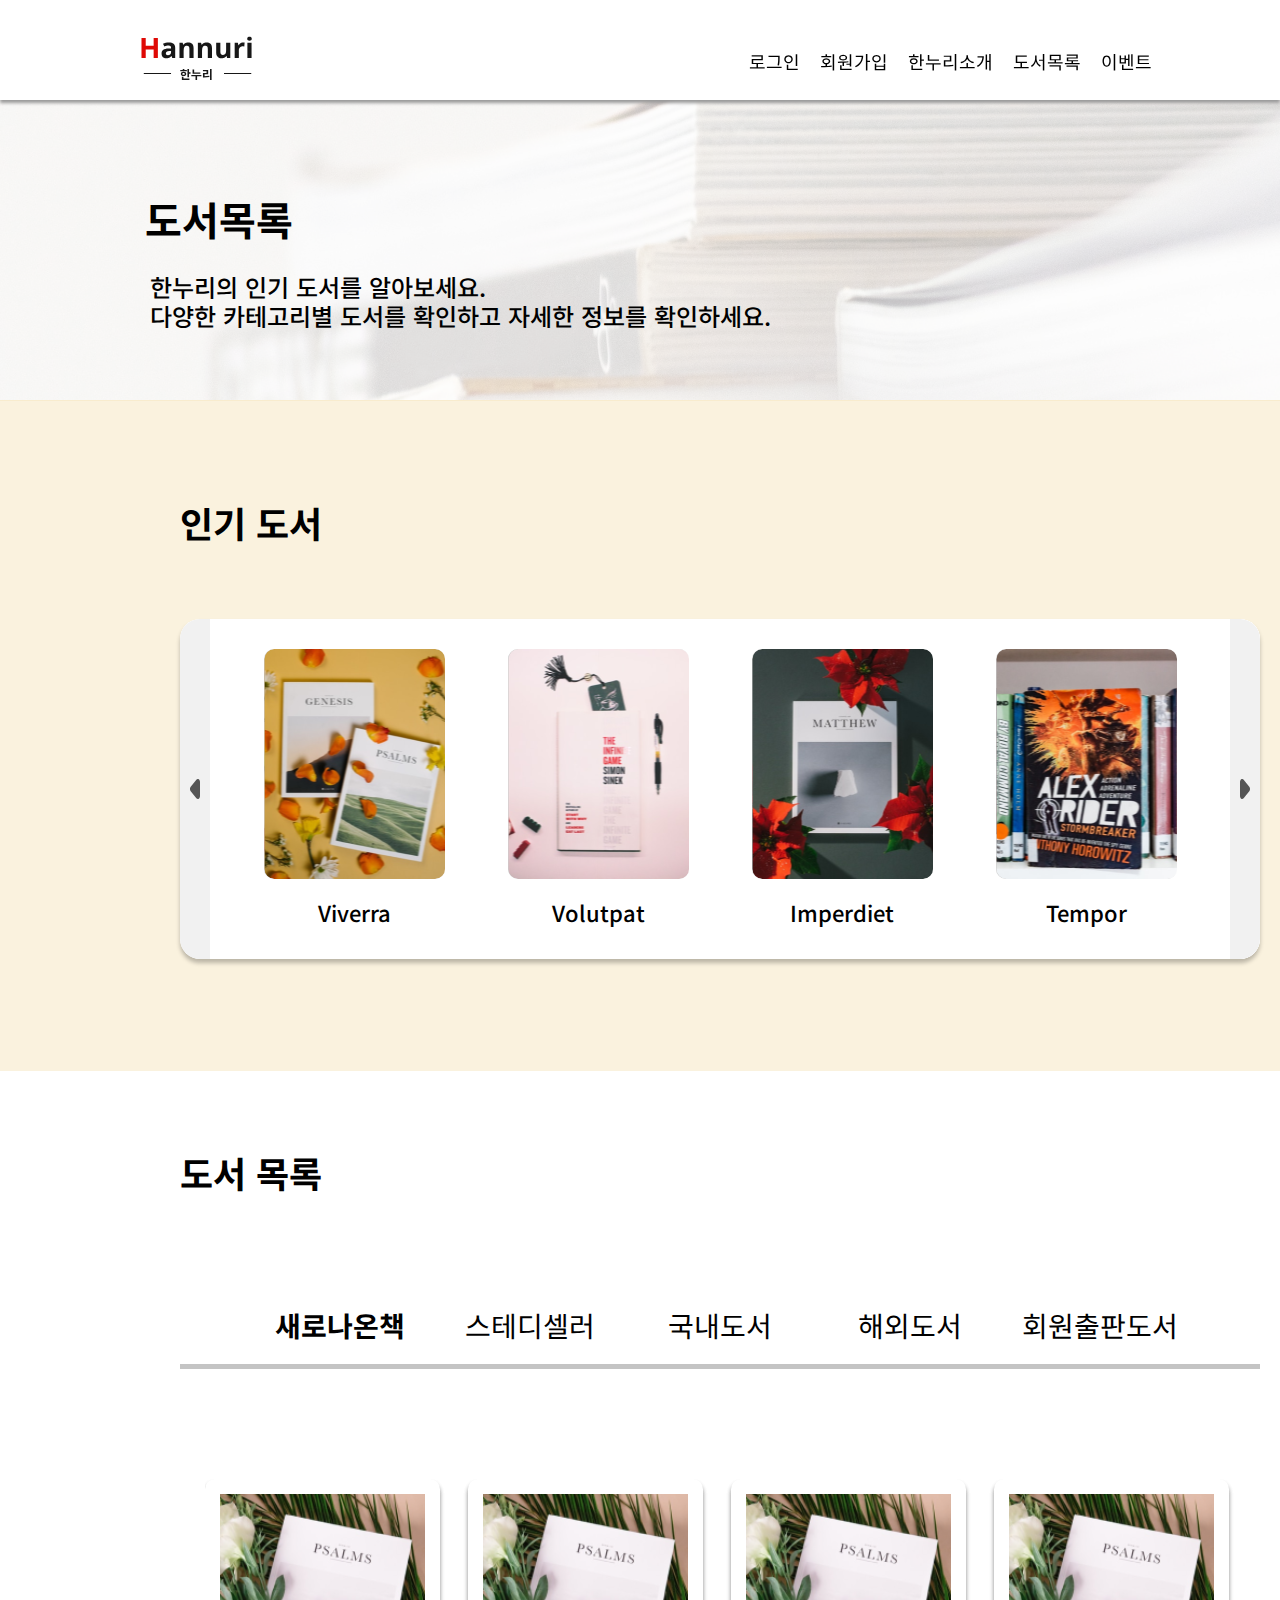
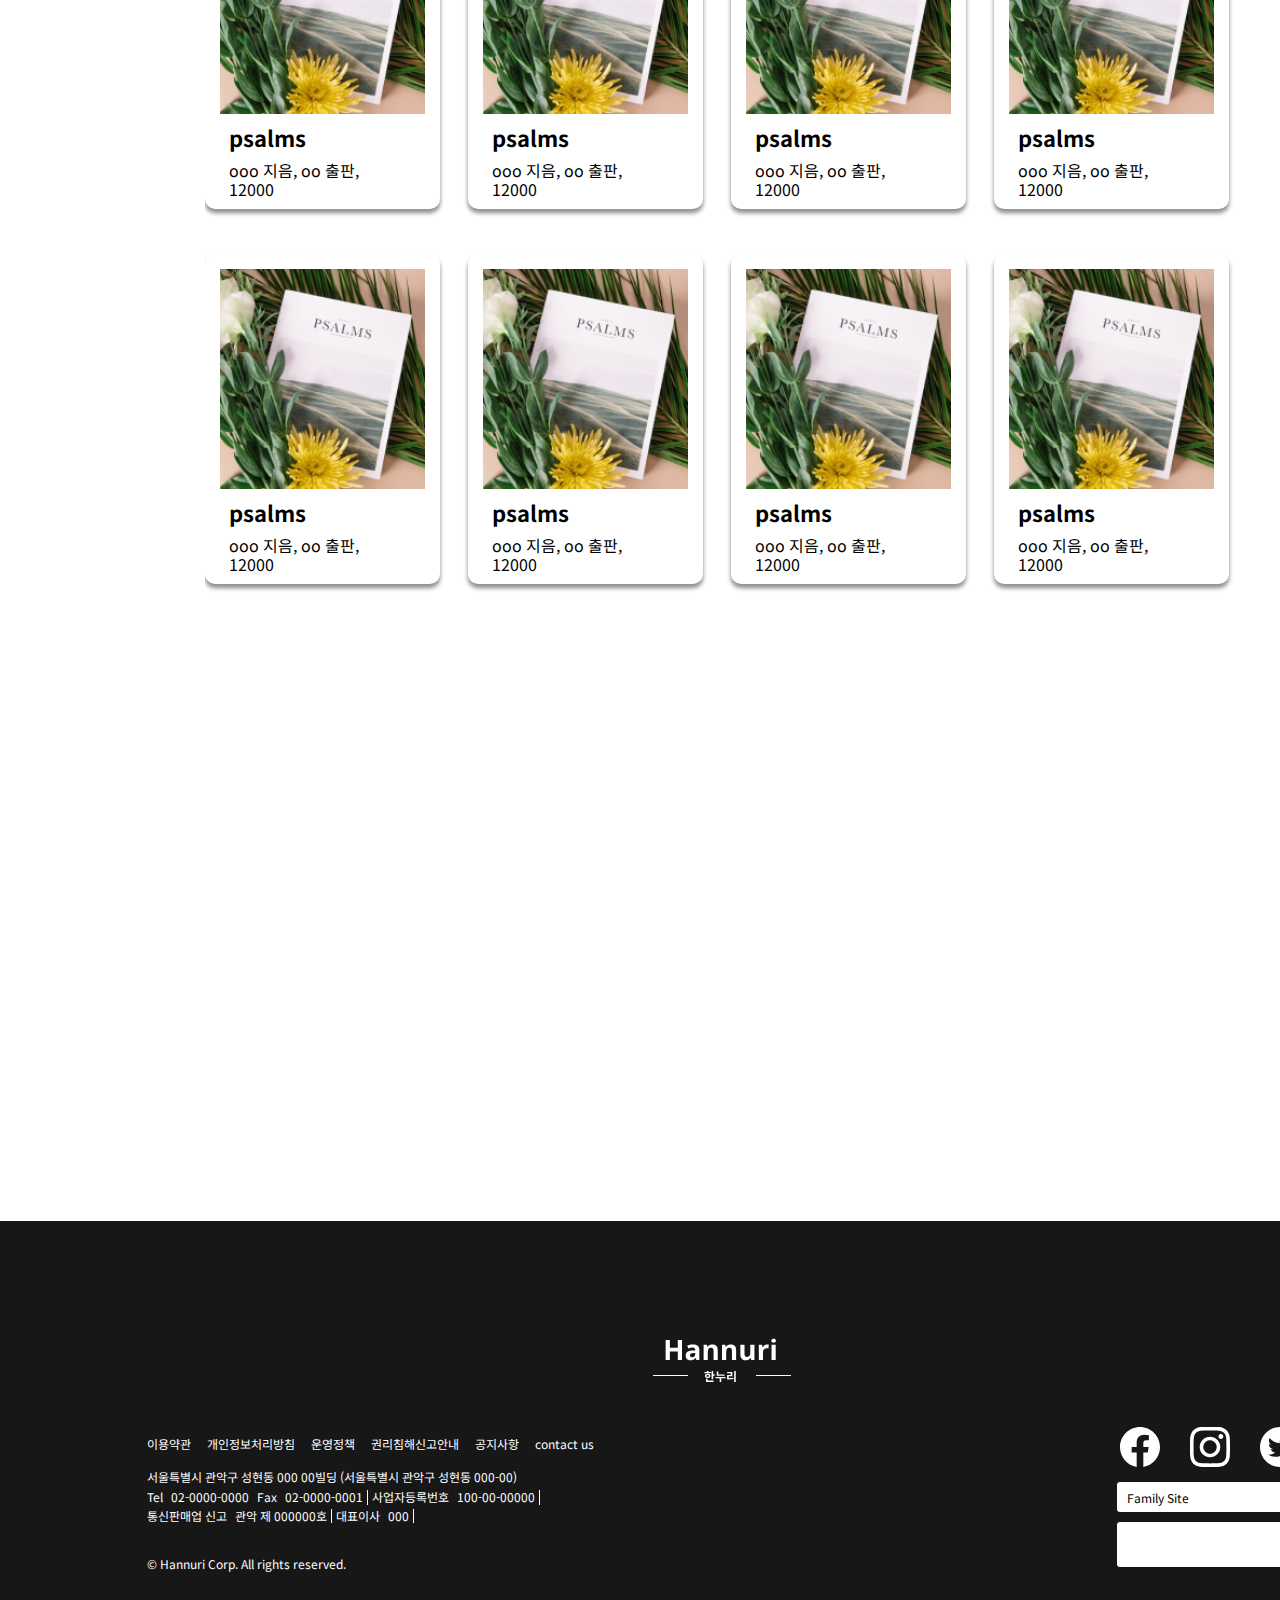
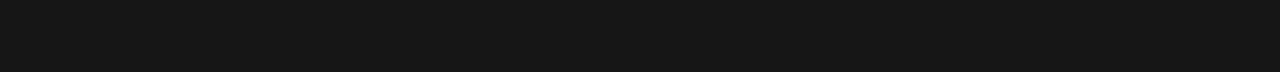
==== commit 74c6ebd9: "한누리 : js, jquery" ====
--- a/html/booklist.html
+++ b/html/booklist.html
@@ -68,6 +68,8 @@
 
         <div class="menu_indicator_wrap">
           <ul class="clearfix">
+            <!-- js로 생성되는 영역 -->
+            <!-- 
             <li class="on">
               <span class="blind">indicator_01</span>
               <a href="#"></a>
@@ -79,7 +81,8 @@
             <li>
               <span class="blind">indicator_03</span>
               <a href="#"></a>
-            </li>
+            </li> 
+            -->
           </ul>
         </div>
       </div>  
--- a/css/src/booklist.css
+++ b/css/src/booklist.css
@@ -218,7 +218,7 @@
 /* 카드 영역 */
 /** 카드 영역 레이아웃 */
 .menu_cards_wrap {
-  width: 64rem; height: 1085px;
+  width: 64.375rem; height: 67.8125rem;
   /* box-sizing: border-box; */
   margin: auto; margin-top: 110px; margin-bottom: 70px;
   overflow: hidden;
@@ -265,8 +265,13 @@
 
 /* 인디케이터 */
 .menu_indicator_wrap {
-  width: 270px; height: 50px;
+  width: 380px; height: 50px;
   margin: auto;
+}
+
+.menu_indicator_wrap > ul {
+  display: block;
+  width: auto; margin: auto;
 }
 
 .menu_indicator_wrap li,
@@ -274,6 +279,7 @@
   float: left;
   width: 50px; height: 50px; border-radius: 100%;
   margin-right: 60px;
+  text-align: center;
 }
 
 .menu_indicator_wrap li > a { background-color: #ccc; }
@@ -283,7 +289,9 @@
 
 }
 
-.menu_indicator_wrap li:last-child { margin-right: 0; }
+.menu_indicator_wrap li:last-child, 
+.menu_indicator_wrap li:last-child > a
+{ margin-right: 0; }
 
 
 
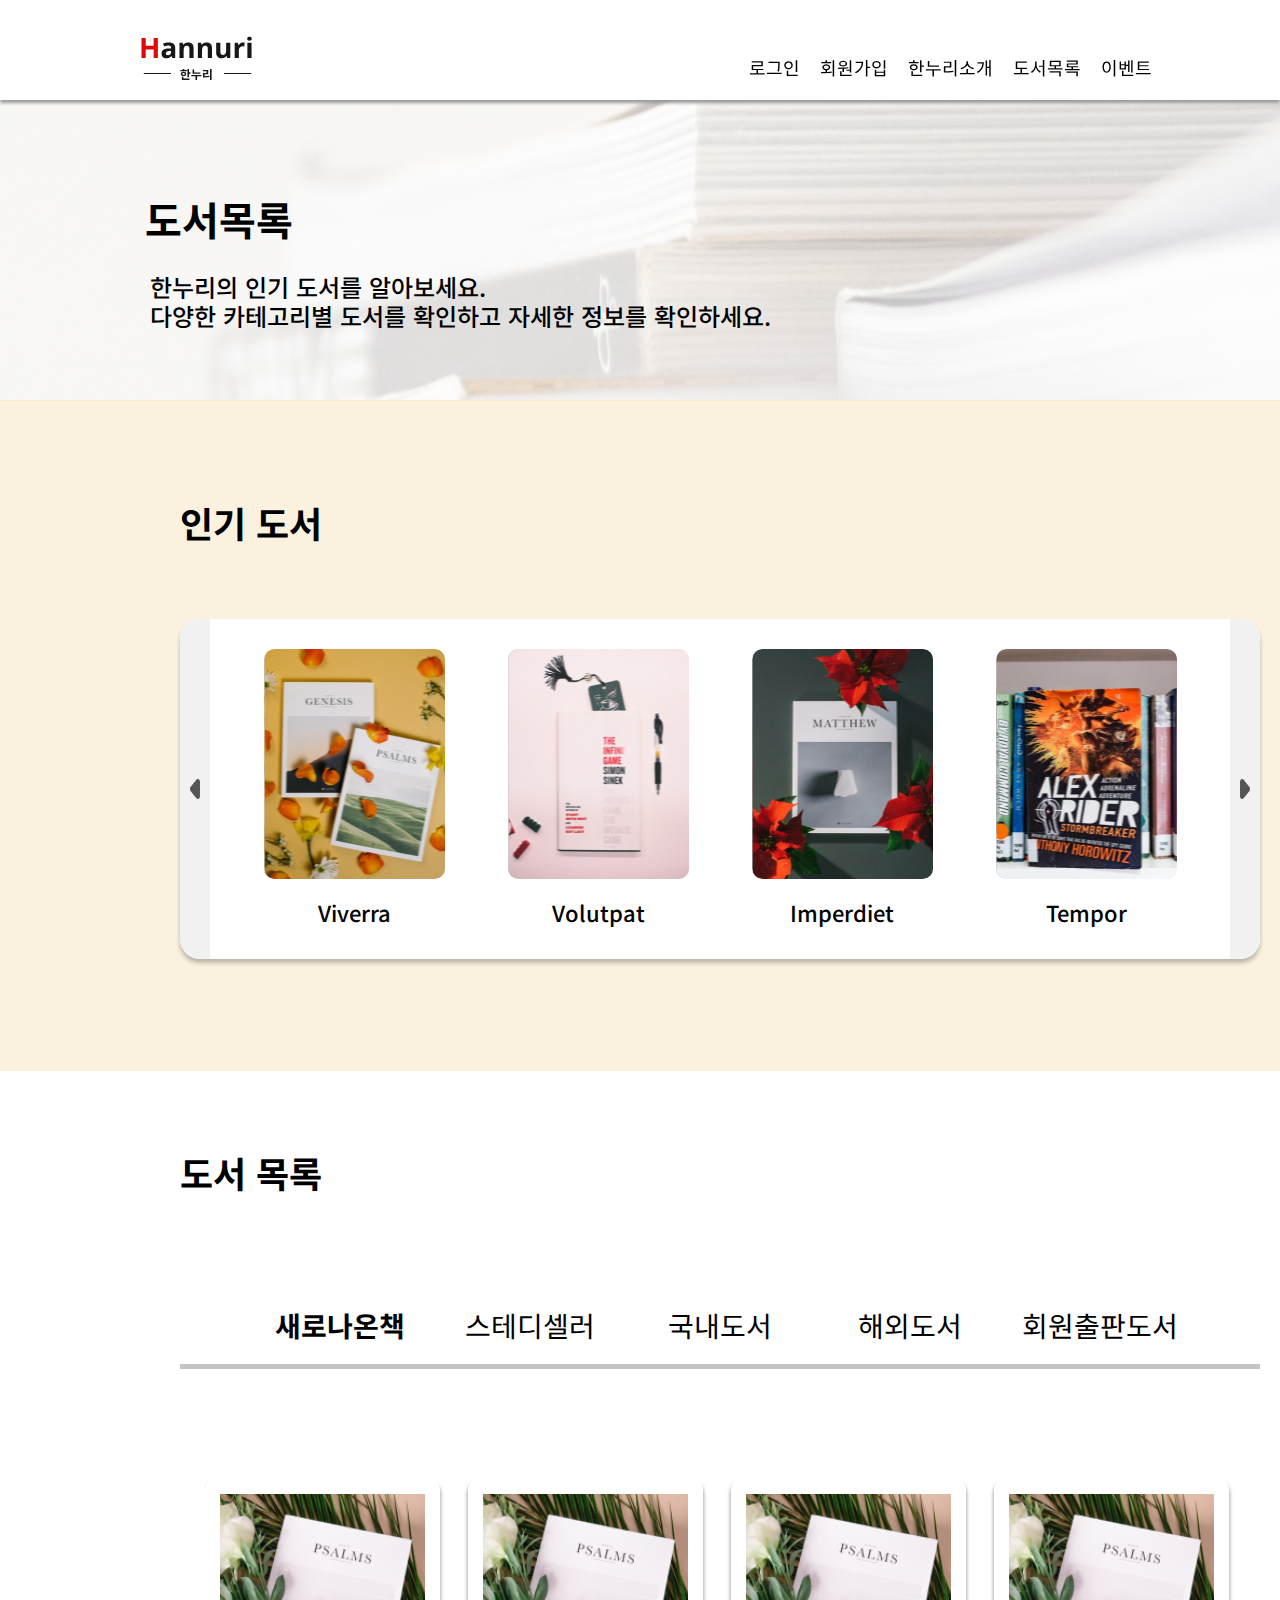
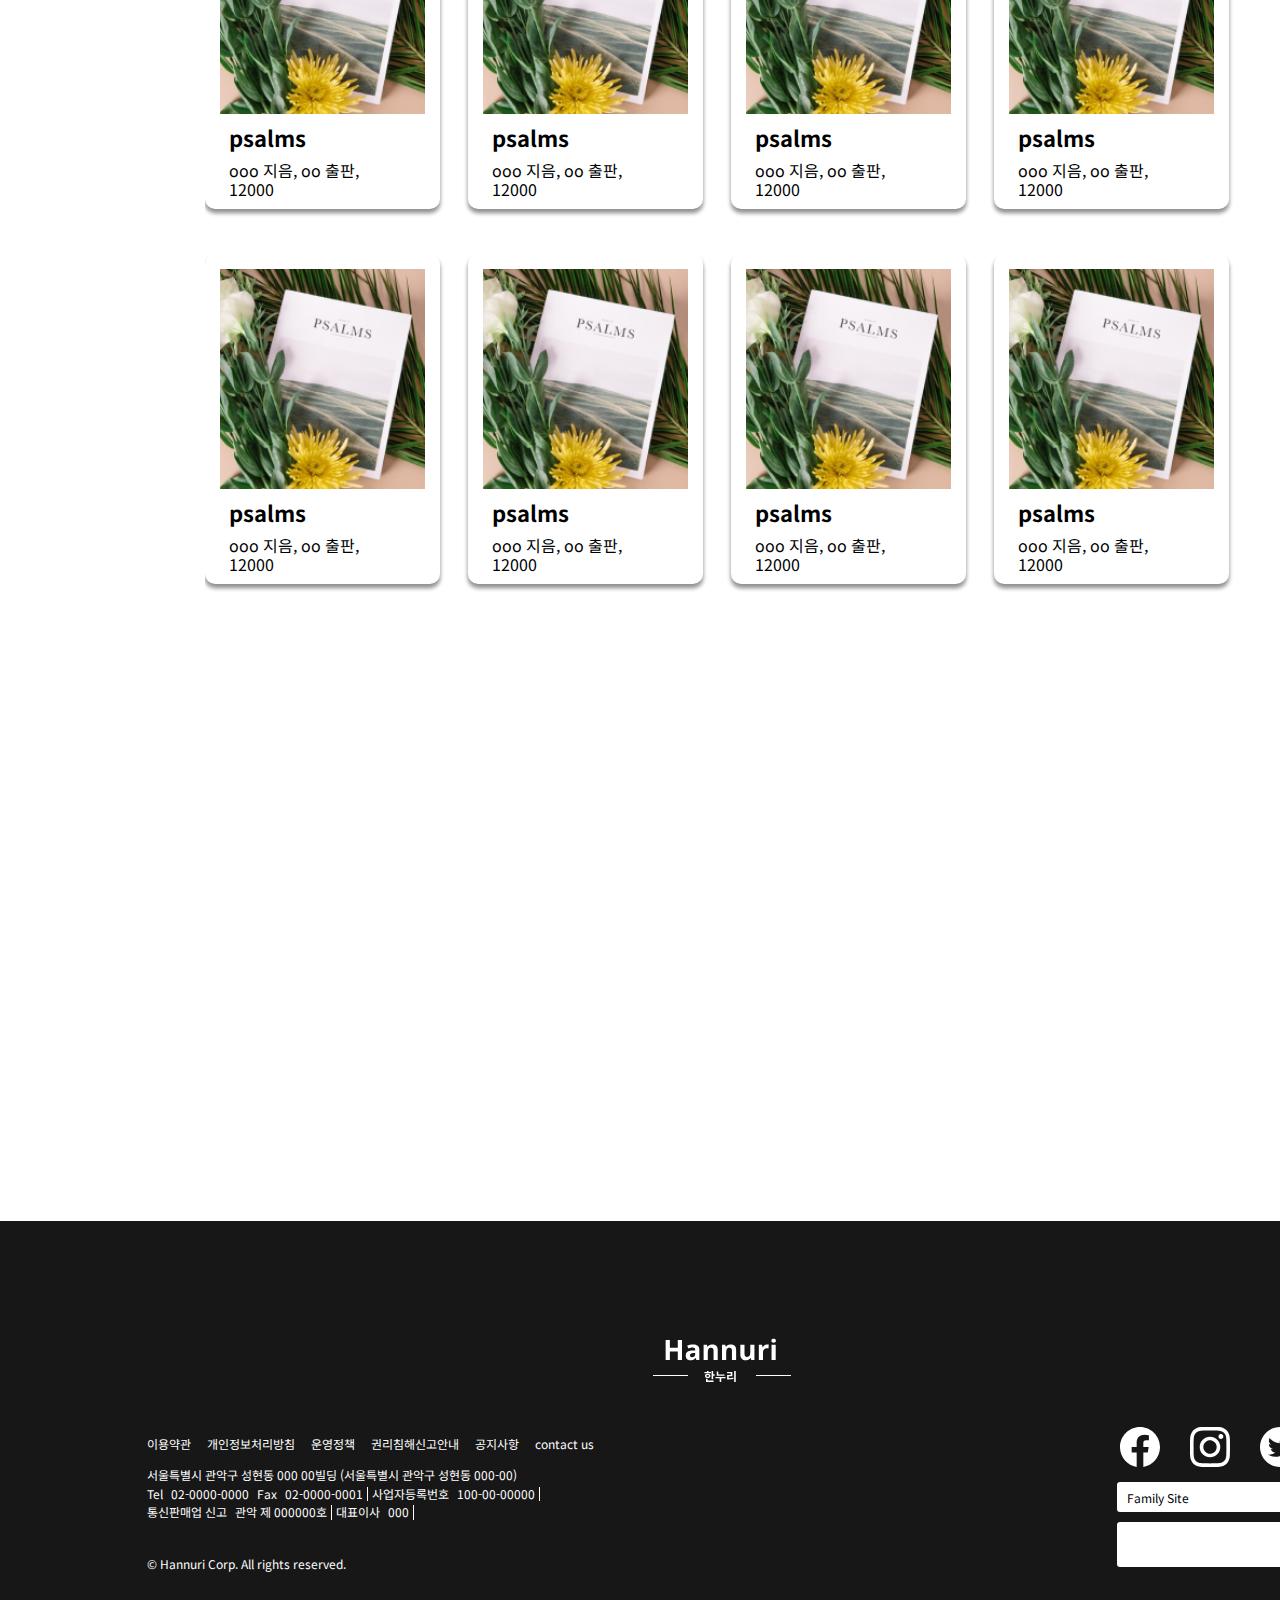
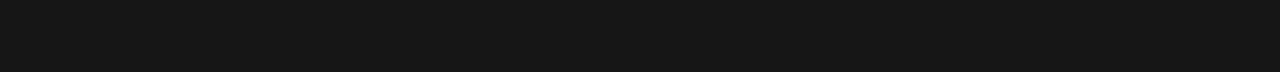
==== commit 03f530cd: "css 수정" ====
--- a/html/booklist.html
+++ b/html/booklist.html
@@ -8,7 +8,7 @@
 
     <link rel="preconnect" href="https://fonts.googleapis.com">
     <link rel="preconnect" href="https://fonts.gstatic.com" crossorigin>
-    <link rel="stylesheet" href="https://fonts.googleapis.com/css2?family=Noto+Sans+KR:wght@500;700&display=swap" >
+    <link rel="stylesheet" href="https://fonts.googleapis.com/css2?family=Noto+Sans+KR:wght@400;700&display=swap" >
 
     <link rel="stylesheet" href="../css/common/reset.css">
     <link rel="stylesheet" href="../css/common/common.css">
--- a/css/src/booklist.css
+++ b/css/src/booklist.css
@@ -42,7 +42,7 @@
 /* 네비게이션 영역 */
 .navBox { 
   float: right; 
-  margin-top: 2.1875rem; margin-right: 0.75rem;
+  margin-top: 1.5625rem; margin-right: 0.75rem;
   width: auto; height: 1.125rem; 
 }
 .nav_contents li {
@@ -155,13 +155,13 @@
   cursor: pointer;
 }
 
-.slideBox_nextBtn:hover {
+/* .slideBox_nextBtn:hover {
   background-image: url("../../img/booklist_page/slideBox_nextbtn_hover.png");
   background-image: url("../../img/booklist_page/slideBox_nextbtn_hover.svg");
   background-size: cover;
   background-repeat: no-repeat;
   background-position: 50% 50%;
-}
+} */
 
 .slideBox_prevBtn {
   position: absolute; left: 0;
@@ -174,13 +174,13 @@
   cursor: pointer;
 }
 
-.slideBox_prevBtn:hover {
+/* .slideBox_prevBtn:hover {
   background-image: url("../../img/booklist_page/slideBox_prevbtn_hover.png");
   background-image: url("../../img/booklist_page/slideBox_prevbtn_hover.svg");
   background-size: cover;
   background-repeat: no-repeat;
   background-position: 50% 50%;
-}
+} */
 
 
 /*? contentBox ---------------------------- */
